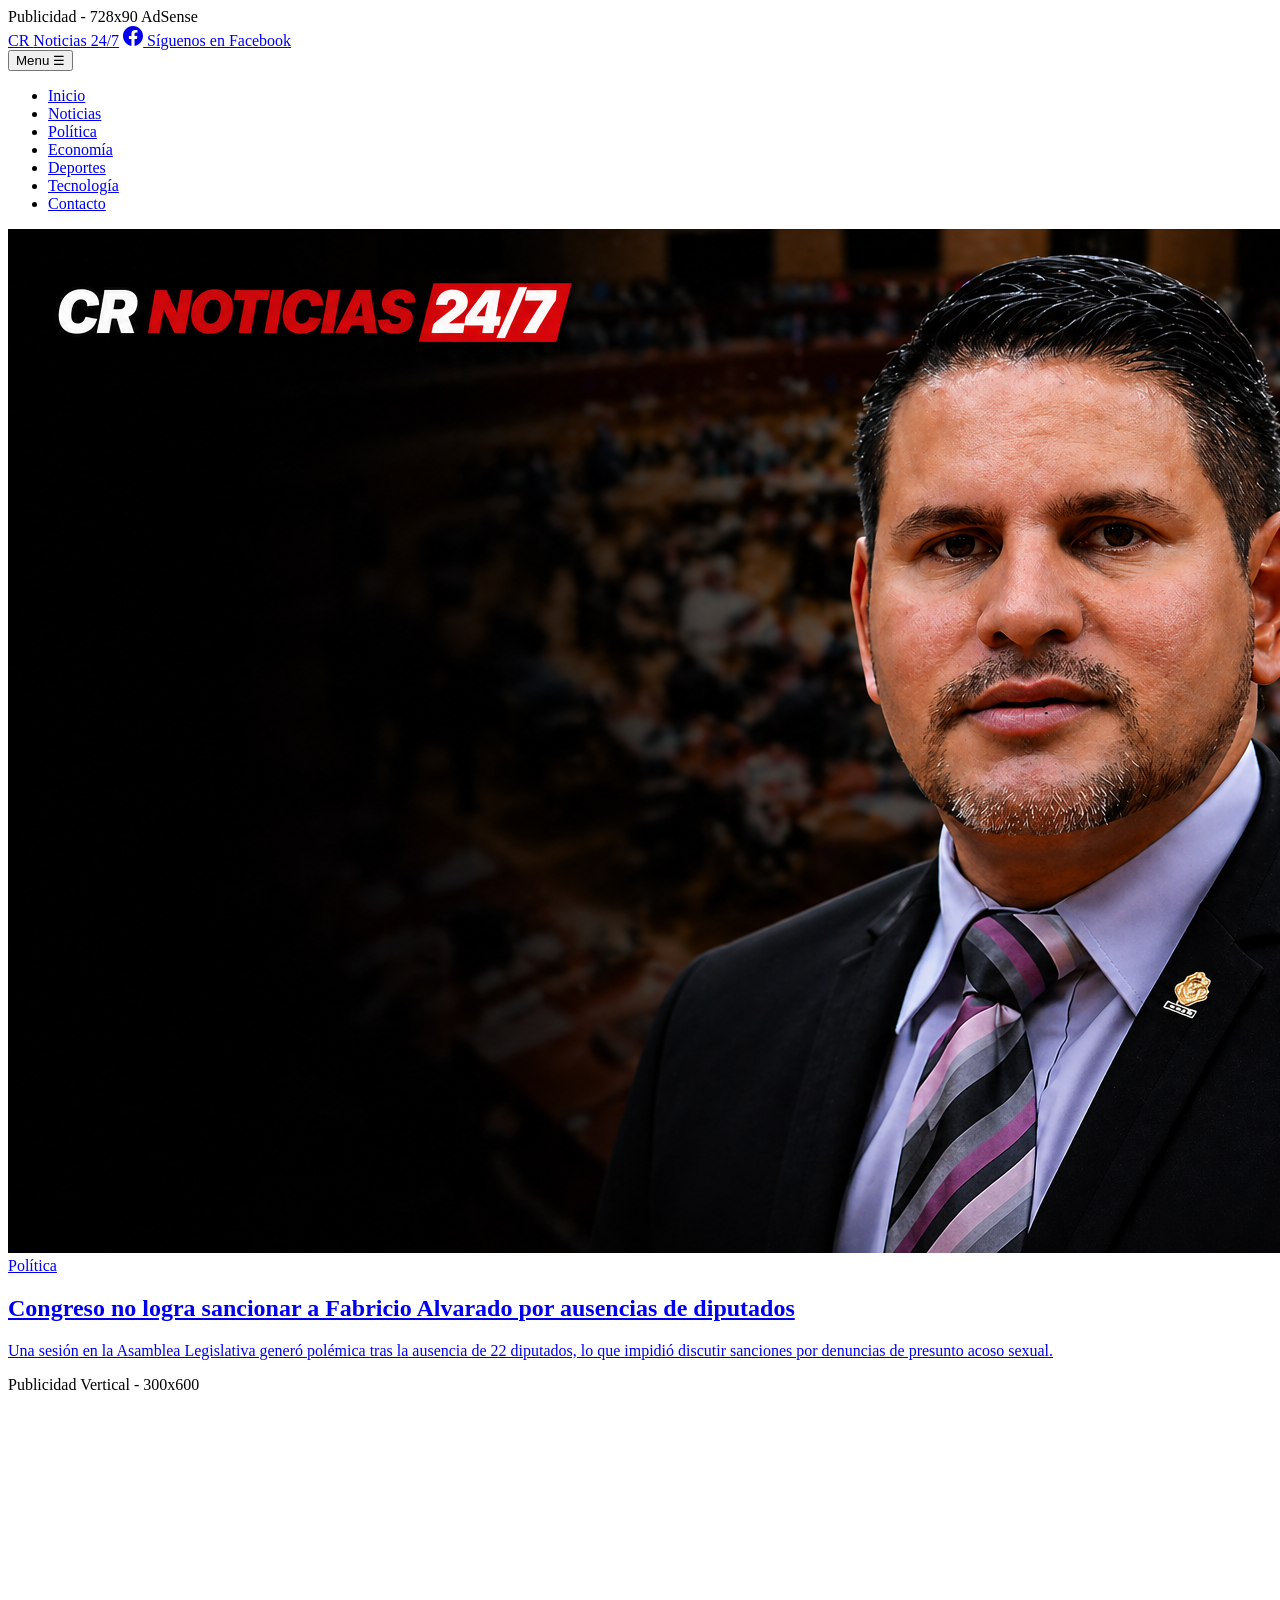
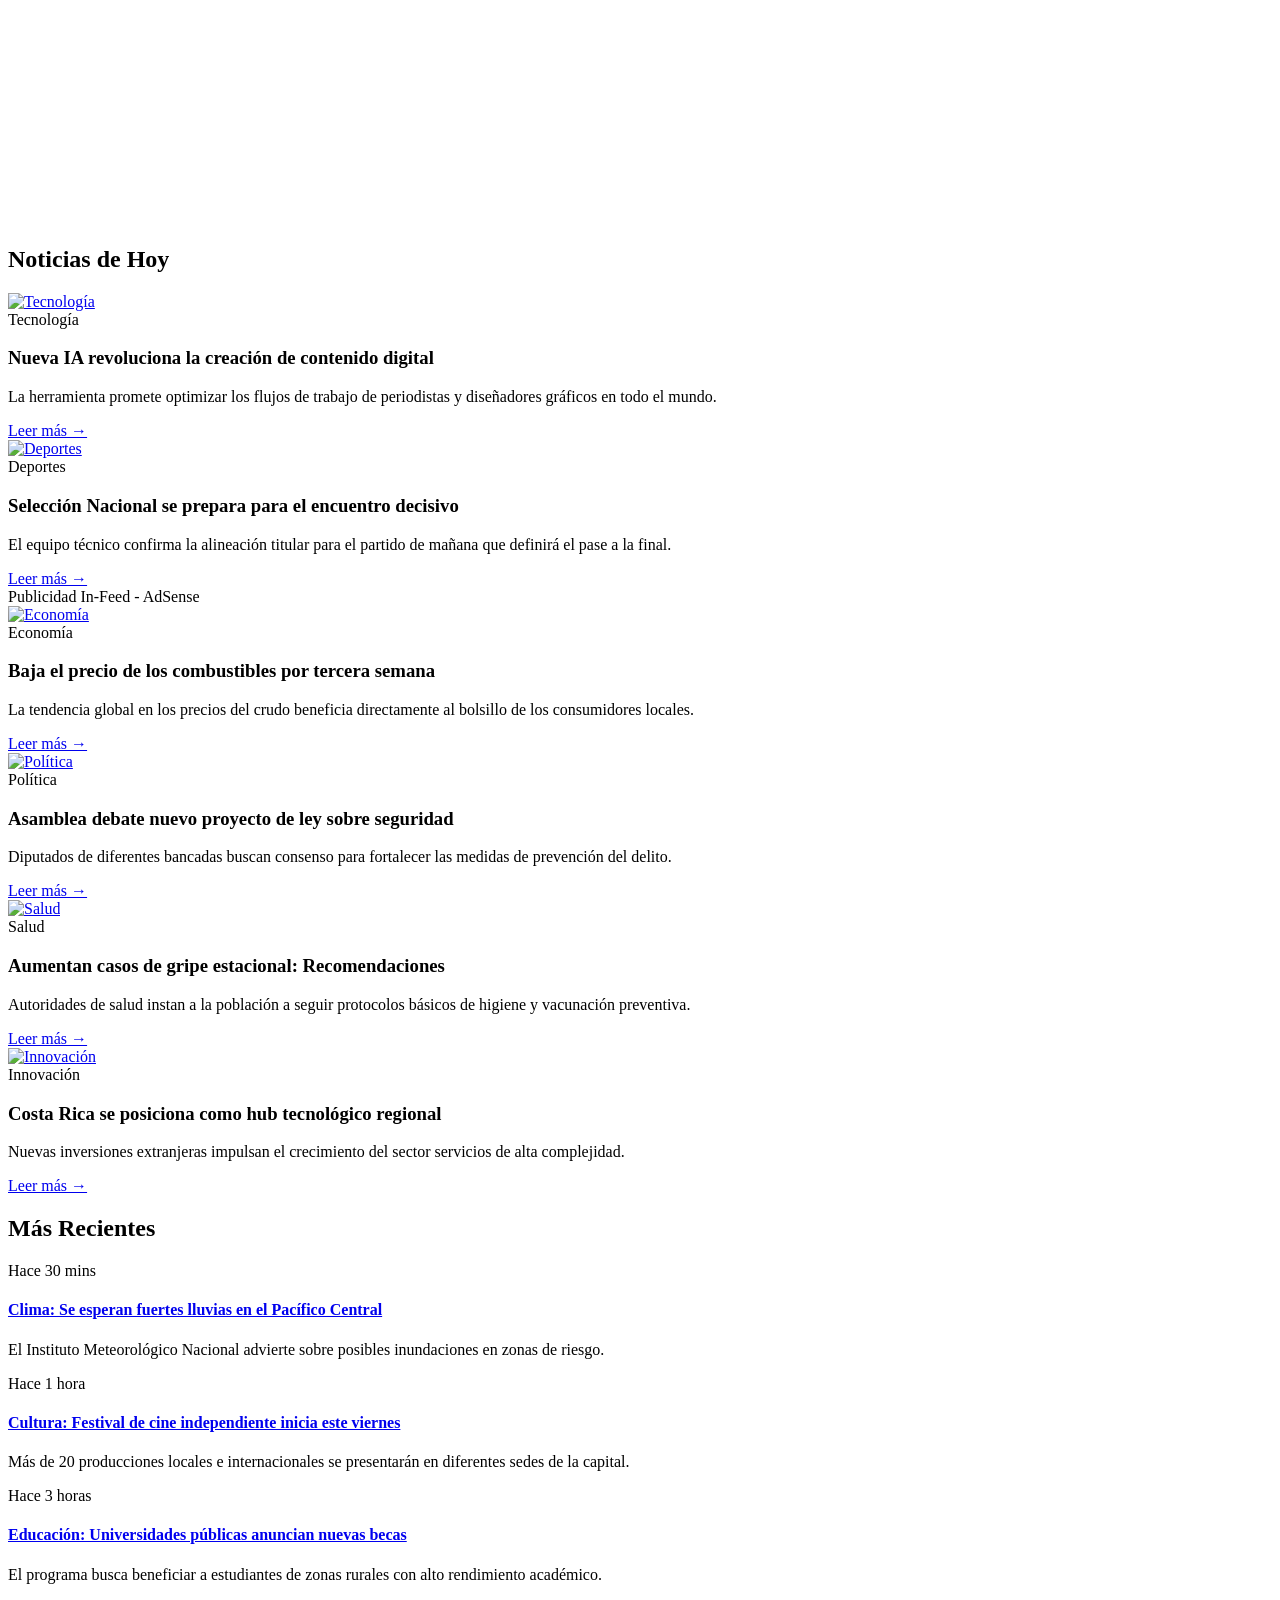
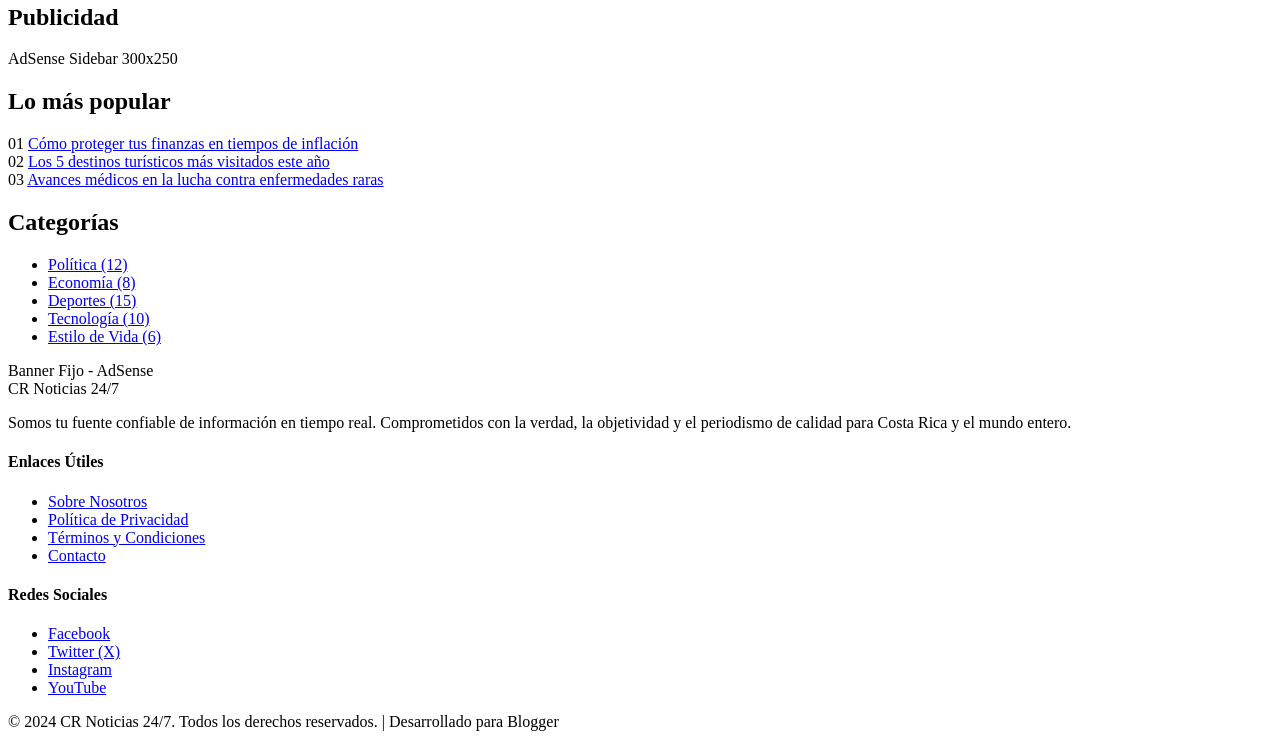
==== index.html @ 0a1f20b2 "FABRICIO" ====
<!DOCTYPE html>
<html lang="es">
<head>
    <meta charset="UTF-8">
    <meta name="viewport" content="width=device-width, initial-scale=1.0">
    <title>CR Noticias 24/7 | Noticias de Costa Rica y el Mundo</title>
    
    <!-- SEO Meta Tags -->
    <meta name="description" content="Portal de noticias líder en Costa Rica. Información veraz y al minuto sobre política, economía, deportes y tecnología.">
    <meta name="keywords" content="noticias, costa rica, cr noticias, periodismo, actualidad, deportes, política">
    <meta name="author" content="CR Noticias 24/7">
    
    <!-- Google Fonts -->
    <link rel="preconnect" href="https://fonts.googleapis.com">
    <link rel="preconnect" href="https://fonts.gstatic.com" crossorigin>
    <link href="https://fonts.googleapis.com/css2?family=Inter:wght@400;600;700;800;900&display=swap" rel="stylesheet">
    
    <!-- Favicons -->
    <link rel="apple-touch-icon" sizes="57x57" href="apple-icon-57x57.png">
    <link rel="apple-touch-icon" sizes="60x60" href="apple-icon-60x60.png">
    <link rel="apple-touch-icon" sizes="72x72" href="apple-icon-72x72.png">
    <link rel="apple-touch-icon" sizes="76x76" href="apple-icon-76x76.png">
    <link rel="apple-touch-icon" sizes="114x114" href="apple-icon-114x114.png">
    <link rel="apple-touch-icon" sizes="120x120" href="apple-icon-120x120.png">
    <link rel="apple-touch-icon" sizes="144x144" href="apple-icon-144x144.png">
    <link rel="apple-touch-icon" sizes="152x152" href="apple-icon-152x152.png">
    <link rel="apple-touch-icon" sizes="180x180" href="apple-icon-180x180.png">
    <link rel="icon" type="image/png" sizes="192x192"  href="android-icon-192x192.png">
    <link rel="icon" type="image/png" sizes="32x32" href="favicon-32x32.png">
    <link rel="icon" type="image/png" sizes="96x96" href="favicon-96x96.png">
    <link rel="icon" type="image/png" sizes="16x16" href="favicon-16x16.png">
    <link rel="manifest" href="manifest.json">
    <meta name="msapplication-TileColor" content="#ffffff">
    <meta name="msapplication-TileImage" content="ms-icon-144x144.png">
    <meta name="theme-color" content="#ffffff">
    
    <!-- CSS -->
    <link rel="stylesheet" href="style.css">
</head>
<body>

    <!-- AD HEADER SPACE -->
    <div class="container">
        <div class="ad-space ad-header">
            Publicidad - 728x90 AdSense
        </div>
    </div>

    <!-- HEADER -->
    <header>
        <div class="container header-top">
            <a href="#" class="logo">CR <span>Noticias 24/7</span></a>
            
            <a href="https://facebook.com" target="_blank" class="fb-btn">
                <svg width="20" height="20" fill="currentColor" viewBox="0 0 24 24"><path d="M24 12.073c0-6.627-5.373-12-12-12s-12 5.373-12 12c0 5.99 4.388 10.954 10.125 11.854v-8.385H7.078v-3.47h3.047V9.43c0-3.007 1.792-4.669 4.533-4.669 1.312 0 2.686.235 2.686.235v2.953H15.83c-1.491 0-1.956.925-1.956 1.874v2.25h3.328l-.532 3.47h-2.796v8.385C19.612 23.027 24 18.062 24 12.073z"/></svg>
                Síguenos en Facebook
            </a>
        </div>
        
        <button class="nav-toggle" id="mobileMenuBtn">Menu ☰</button>
        
        <nav class="nav-bar" id="mainNav">
            <div class="container">
                <ul>
                    <li><a href="#">Inicio</a></li>
                    <li><a href="#">Noticias</a></li>
                    <li><a href="#">Política</a></li>
                    <li><a href="#">Economía</a></li>
                    <li><a href="#">Deportes</a></li>
                    <li><a href="#">Tecnología</a></li>
                    <li><a href="#">Contacto</a></li>
                </ul>
            </div>
        </nav>
    </header>

    <main class="container">
        
        <!-- HERO SECTION (Featured Post) -->
        <section class="hero">
            <a href="noticia-fabricio.html" class="hero-main">
                <img src="noticia-fabricio1.png" alt="Congreso no logra sancionar a Fabricio Alvarado">
                <div class="hero-overlay">
                    <span class="category-tag">Política</span>
                    <h1 class="hero-title">Congreso no logra sancionar a Fabricio Alvarado por ausencias de diputados</h1>
                    <p>Una sesión en la Asamblea Legislativa generó polémica tras la ausencia de 22 diputados, lo que impidió discutir sanciones por denuncias de presunto acoso sexual.</p>
                </div>
            </a>
            
            <aside class="hero-side">
                <div class="ad-space ad-sidebar" style="height: 450px;">
                    Publicidad Vertical - 300x600
                </div>
            </aside>
        </section>

        <!-- MAIN CONTENT -->
        <div class="main-wrapper">
            
            <div class="content-left">
                
                <!-- NEWS GRID -->
                <section>
                    <h2 class="section-title">Noticias de Hoy</h2>
                    <div class="news-grid">
                        <!-- Card 1 -->
                        <article class="news-card">
                            <a href="#" class="card-img">
                                <img src="https://images.unsplash.com/photo-1526628953301-3e589a6a8b74?ixlib=rb-1.2.1&auto=format&fit=crop&w=800&q=80" alt="Tecnología">
                            </a>
                            <div class="card-content">
                                <span class="recent-date">Tecnología</span>
                                <h3 class="card-title">Nueva IA revoluciona la creación de contenido digital</h3>
                                <p class="card-excerpt">La herramienta promete optimizar los flujos de trabajo de periodistas y diseñadores gráficos en todo el mundo.</p>
                                <a href="#" class="btn-more">Leer más &rarr;</a>
                            </div>
                        </article>

                        <!-- Card 2 -->
                        <article class="news-card">
                            <a href="#" class="card-img">
                                <img src="https://images.unsplash.com/photo-1517649763962-0c623066013b?ixlib=rb-1.2.1&auto=format&fit=crop&w=800&q=80" alt="Deportes">
                            </a>
                            <div class="card-content">
                                <span class="recent-date">Deportes</span>
                                <h3 class="card-title">Selección Nacional se prepara para el encuentro decisivo</h3>
                                <p class="card-excerpt">El equipo técnico confirma la alineación titular para el partido de mañana que definirá el pase a la final.</p>
                                <a href="#" class="btn-more">Leer más &rarr;</a>
                            </div>
                        </article>

                        <!-- Ad Inline -->
                        <div class="ad-space ad-inline">
                            Publicidad In-Feed - AdSense
                        </div>

                        <!-- Card 3 -->
                        <article class="news-card">
                            <a href="#" class="card-img">
                                <img src="https://images.unsplash.com/photo-1444653356734-815ec9aee256?ixlib=rb-1.2.1&auto=format&fit=crop&w=800&q=80" alt="Economía">
                            </a>
                            <div class="card-content">
                                <span class="recent-date">Economía</span>
                                <h3 class="card-title">Baja el precio de los combustibles por tercera semana</h3>
                                <p class="card-excerpt">La tendencia global en los precios del crudo beneficia directamente al bolsillo de los consumidores locales.</p>
                                <a href="#" class="btn-more">Leer más &rarr;</a>
                            </div>
                        </article>

                        <!-- Card 4 -->
                        <article class="news-card">
                            <a href="#" class="card-img">
                                <img src="https://images.unsplash.com/photo-1529107386315-e1a2ed48a620?ixlib=rb-1.2.1&auto=format&fit=crop&w=800&q=80" alt="Política">
                            </a>
                            <div class="card-content">
                                <span class="recent-date">Política</span>
                                <h3 class="card-title">Asamblea debate nuevo proyecto de ley sobre seguridad</h3>
                                <p class="card-excerpt">Diputados de diferentes bancadas buscan consenso para fortalecer las medidas de prevención del delito.</p>
                                <a href="#" class="btn-more">Leer más &rarr;</a>
                            </div>
                        </article>

                        <!-- Card 5 -->
                        <article class="news-card">
                            <a href="#" class="card-img">
                                <img src="https://images.unsplash.com/photo-1505751172876-fa1923c5c528?ixlib=rb-1.2.1&auto=format&fit=crop&w=800&q=80" alt="Salud">
                            </a>
                            <div class="card-content">
                                <span class="recent-date">Salud</span>
                                <h3 class="card-title">Aumentan casos de gripe estacional: Recomendaciones</h3>
                                <p class="card-excerpt">Autoridades de salud instan a la población a seguir protocolos básicos de higiene y vacunación preventiva.</p>
                                <a href="#" class="btn-more">Leer más &rarr;</a>
                            </div>
                        </article>

                        <!-- Card 6 -->
                        <article class="news-card">
                            <a href="#" class="card-img">
                                <img src="https://images.unsplash.com/photo-1581091226825-a6a2a5aee158?ixlib=rb-1.2.1&auto=format&fit=crop&w=800&q=80" alt="Innovación">
                            </a>
                            <div class="card-content">
                                <span class="recent-date">Innovación</span>
                                <h3 class="card-title">Costa Rica se posiciona como hub tecnológico regional</h3>
                                <p class="card-excerpt">Nuevas inversiones extranjeras impulsan el crecimiento del sector servicios de alta complejidad.</p>
                                <a href="#" class="btn-more">Leer más &rarr;</a>
                            </div>
                        </article>
                    </div>
                </section>

                <!-- RECENT NEWS LIST -->
                <section class="recent-list">
                    <h2 class="section-title">Más Recientes</h2>
                    
                    <article class="recent-item">
                        <div class="recent-info">
                            <span class="recent-date">Hace 30 mins</span>
                            <h4 class="recent-title"><a href="#">Clima: Se esperan fuertes lluvias en el Pacífico Central</a></h4>
                            <p class="card-excerpt">El Instituto Meteorológico Nacional advierte sobre posibles inundaciones en zonas de riesgo.</p>
                        </div>
                    </article>

                    <article class="recent-item">
                        <div class="recent-info">
                            <span class="recent-date">Hace 1 hora</span>
                            <h4 class="recent-title"><a href="#">Cultura: Festival de cine independiente inicia este viernes</a></h4>
                            <p class="card-excerpt">Más de 20 producciones locales e internacionales se presentarán en diferentes sedes de la capital.</p>
                        </div>
                    </article>

                    <article class="recent-item">
                        <div class="recent-info">
                            <span class="recent-date">Hace 3 horas</span>
                            <h4 class="recent-title"><a href="#">Educación: Universidades públicas anuncian nuevas becas</a></h4>
                            <p class="card-excerpt">El programa busca beneficiar a estudiantes de zonas rurales con alto rendimiento académico.</p>
                        </div>
                    </article>
                </section>

            </div>

            <!-- SIDEBAR -->
            <aside>
                <section>
                    <h2 class="section-title">Publicidad</h2>
                    <div class="ad-space ad-sidebar">
                        AdSense Sidebar 300x250
                    </div>
                </section>

                <section>
                    <h2 class="section-title">Lo más popular</h2>
                    <div class="popular-item">
                        <span class="popular-num">01</span>
                        <a href="#" class="popular-text">Cómo proteger tus finanzas en tiempos de inflación</a>
                    </div>
                    <div class="popular-item">
                        <span class="popular-num">02</span>
                        <a href="#" class="popular-text">Los 5 destinos turísticos más visitados este año</a>
                    </div>
                    <div class="popular-item">
                        <span class="popular-num">03</span>
                        <a href="#" class="popular-text">Avances médicos en la lucha contra enfermedades raras</a>
                    </div>
                </section>

                <section>
                    <h2 class="section-title">Categorías</h2>
                    <ul class="categories-list">
                        <li><a href="#">Política <span>(12)</span></a></li>
                        <li><a href="#">Economía <span>(8)</span></a></li>
                        <li><a href="#">Deportes <span>(15)</span></a></li>
                        <li><a href="#">Tecnología <span>(10)</span></a></li>
                        <li><a href="#">Estilo de Vida <span>(6)</span></a></li>
                    </ul>
                </section>
                
                <div class="ad-space ad-sidebar" style="position: sticky; top: 100px;">
                    Banner Fijo - AdSense
                </div>
            </aside>

        </div>
    </main>

    <!-- FOOTER -->
    <footer>
        <div class="container">
            <div class="footer-grid">
                <div class="footer-about">
                    <div class="footer-logo">CR <span>Noticias 24/7</span></div>
                    <p class="footer-text">
                        Somos tu fuente confiable de información en tiempo real. Comprometidos con la verdad, la objetividad y el periodismo de calidad para Costa Rica y el mundo entero.
                    </p>
                </div>
                
                <div class="footer-nav">
                    <h4 class="footer-title">Enlaces Útiles</h4>
                    <ul class="footer-links">
                        <li><a href="#">Sobre Nosotros</a></li>
                        <li><a href="#">Política de Privacidad</a></li>
                        <li><a href="#">Términos y Condiciones</a></li>
                        <li><a href="#">Contacto</a></li>
                    </ul>
                </div>
                
                <div class="footer-social">
                    <h4 class="footer-title">Redes Sociales</h4>
                    <ul class="footer-links">
                        <li><a href="#">Facebook</a></li>
                        <li><a href="#">Twitter (X)</a></li>
                        <li><a href="#">Instagram</a></li>
                        <li><a href="#">YouTube</a></li>
                    </ul>
                </div>
            </div>
            
            <div class="footer-bottom">
                &copy; 2024 CR Noticias 24/7. Todos los derechos reservados. | Desarrollado para Blogger
            </div>
        </div>
    </footer>

    <!-- JS -->
    <script src="script.js"></script>
</body>
</html>
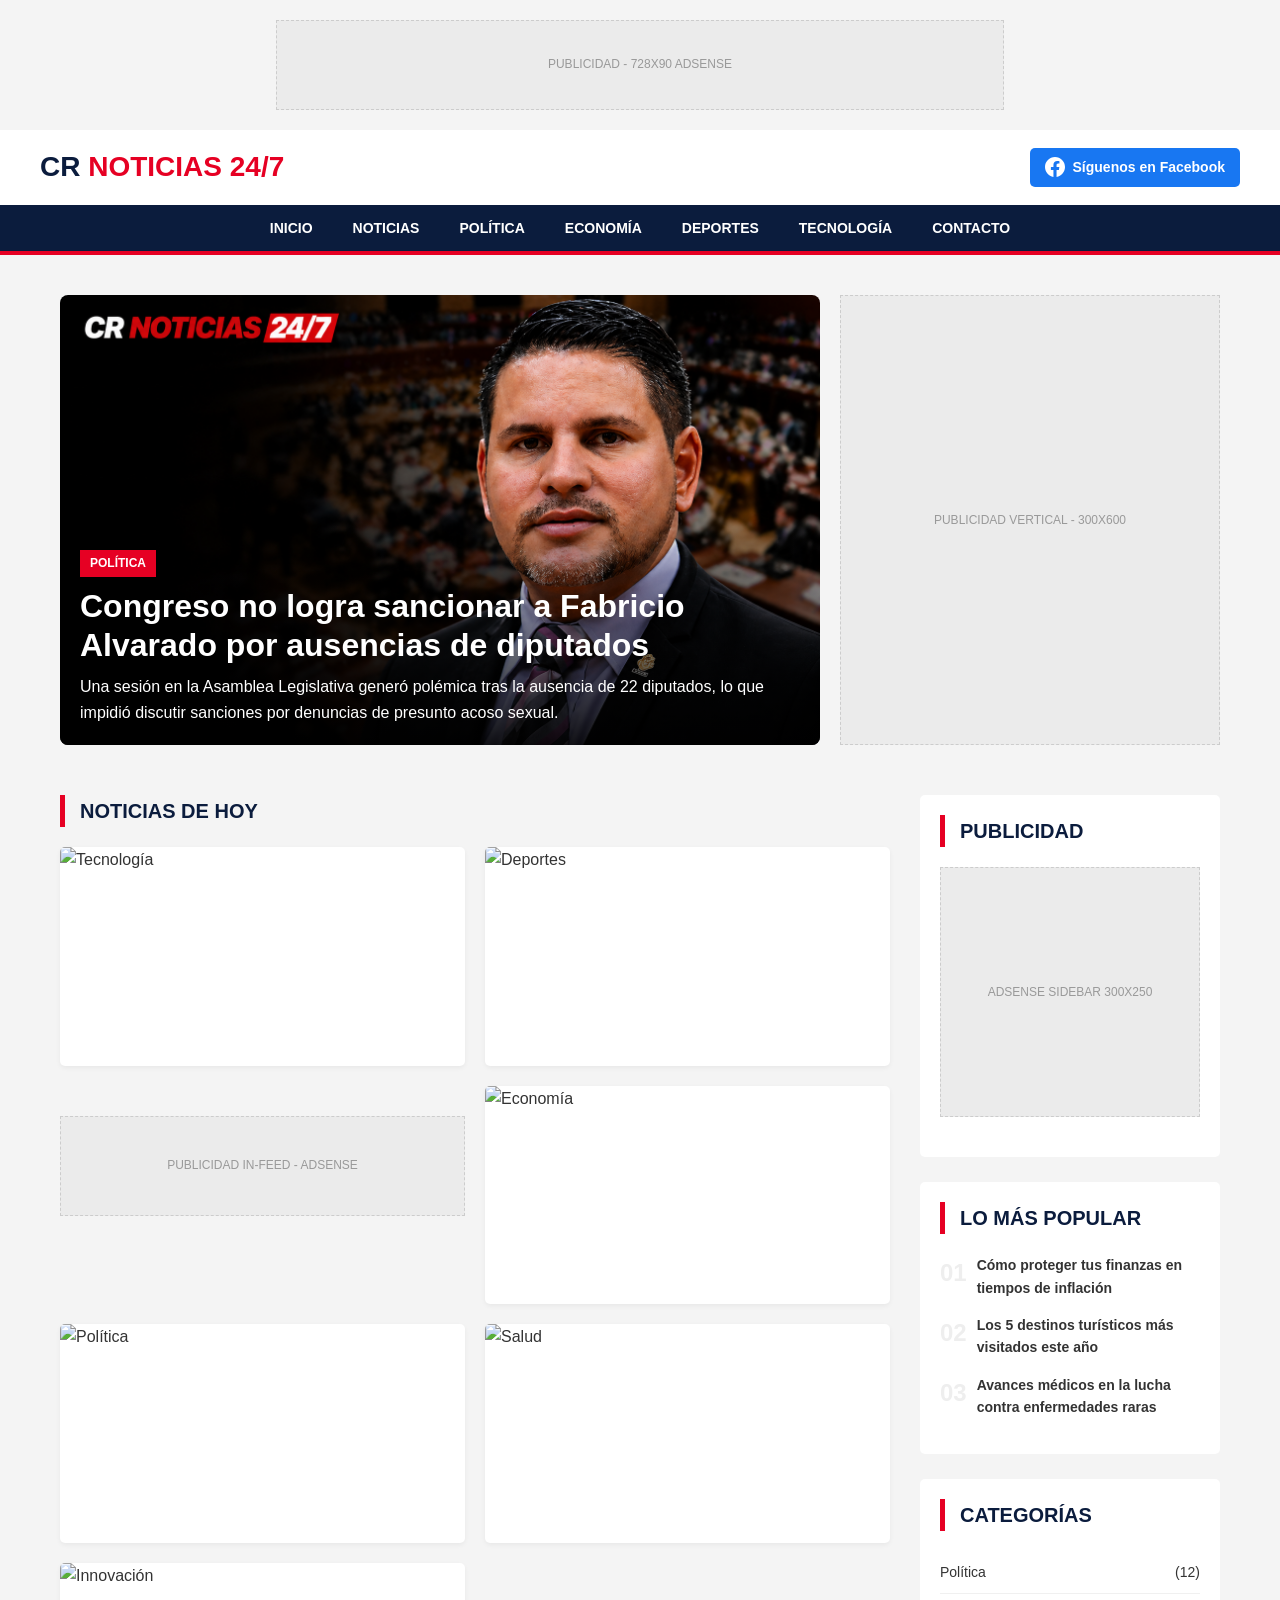
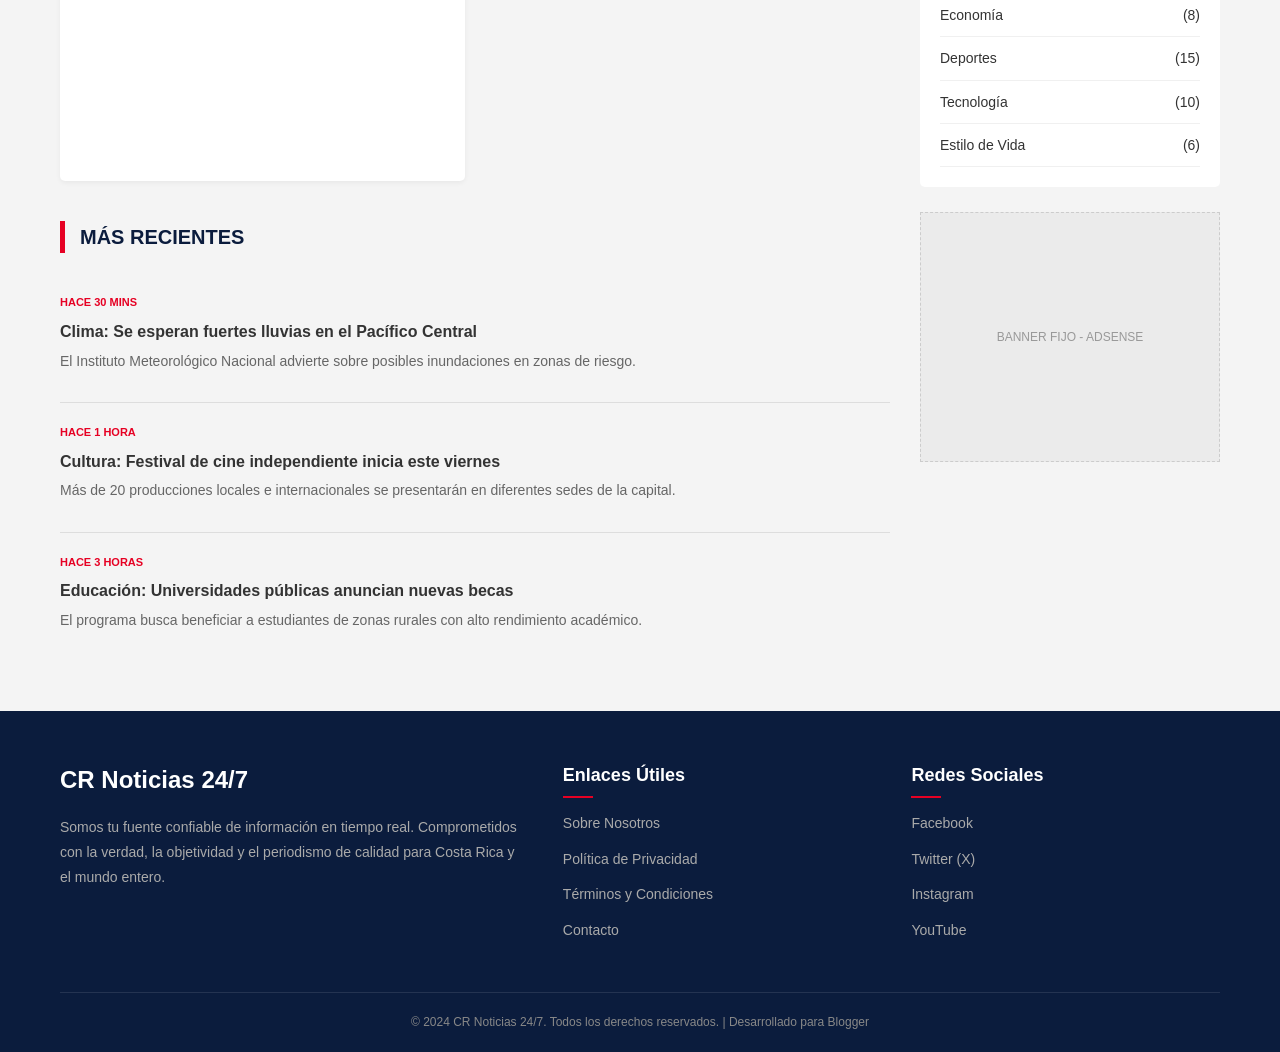
==== commit 7f45912b: "Organize project structure: assets, favicons, and news subdirectories" ====
--- a/index.html
+++ b/index.html
@@ -5,6 +5,10 @@
     <meta name="viewport" content="width=device-width, initial-scale=1.0">
     <title>CR Noticias 24/7 | Noticias de Costa Rica y el Mundo</title>
     
+    <!-- Google AdSense -->
+    <script async src="https://pagead2.googlesyndication.com/pagead/js/adsbygoogle.js?client=ca-pub-3859560490589198"
+     crossorigin="anonymous"></script>
+    
     <!-- SEO Meta Tags -->
     <meta name="description" content="Portal de noticias líder en Costa Rica. Información veraz y al minuto sobre política, economía, deportes y tecnología.">
     <meta name="keywords" content="noticias, costa rica, cr noticias, periodismo, actualidad, deportes, política">
@@ -16,26 +20,26 @@
     <link href="https://fonts.googleapis.com/css2?family=Inter:wght@400;600;700;800;900&display=swap" rel="stylesheet">
     
     <!-- Favicons -->
-    <link rel="apple-touch-icon" sizes="57x57" href="apple-icon-57x57.png">
-    <link rel="apple-touch-icon" sizes="60x60" href="apple-icon-60x60.png">
-    <link rel="apple-touch-icon" sizes="72x72" href="apple-icon-72x72.png">
-    <link rel="apple-touch-icon" sizes="76x76" href="apple-icon-76x76.png">
-    <link rel="apple-touch-icon" sizes="114x114" href="apple-icon-114x114.png">
-    <link rel="apple-touch-icon" sizes="120x120" href="apple-icon-120x120.png">
-    <link rel="apple-touch-icon" sizes="144x144" href="apple-icon-144x144.png">
-    <link rel="apple-touch-icon" sizes="152x152" href="apple-icon-152x152.png">
-    <link rel="apple-touch-icon" sizes="180x180" href="apple-icon-180x180.png">
-    <link rel="icon" type="image/png" sizes="192x192"  href="android-icon-192x192.png">
-    <link rel="icon" type="image/png" sizes="32x32" href="favicon-32x32.png">
-    <link rel="icon" type="image/png" sizes="96x96" href="favicon-96x96.png">
-    <link rel="icon" type="image/png" sizes="16x16" href="favicon-16x16.png">
+    <link rel="apple-touch-icon" sizes="57x57" href="assets/favicons/apple-icon-57x57.png">
+    <link rel="apple-touch-icon" sizes="60x60" href="assets/favicons/apple-icon-60x60.png">
+    <link rel="apple-touch-icon" sizes="72x72" href="assets/favicons/apple-icon-72x72.png">
+    <link rel="apple-touch-icon" sizes="76x76" href="assets/favicons/apple-icon-76x76.png">
+    <link rel="apple-touch-icon" sizes="114x114" href="assets/favicons/apple-icon-114x114.png">
+    <link rel="apple-touch-icon" sizes="120x120" href="assets/favicons/apple-icon-120x120.png">
+    <link rel="apple-touch-icon" sizes="144x144" href="assets/favicons/apple-icon-144x144.png">
+    <link rel="apple-touch-icon" sizes="152x152" href="assets/favicons/apple-icon-152x152.png">
+    <link rel="apple-touch-icon" sizes="180x180" href="assets/favicons/apple-icon-180x180.png">
+    <link rel="icon" type="image/png" sizes="192x192"  href="assets/favicons/android-icon-192x192.png">
+    <link rel="icon" type="image/png" sizes="32x32" href="assets/favicons/favicon-32x32.png">
+    <link rel="icon" type="image/png" sizes="96x96" href="assets/favicons/favicon-96x96.png">
+    <link rel="icon" type="image/png" sizes="16x16" href="assets/favicons/favicon-16x16.png">
     <link rel="manifest" href="manifest.json">
     <meta name="msapplication-TileColor" content="#ffffff">
-    <meta name="msapplication-TileImage" content="ms-icon-144x144.png">
+    <meta name="msapplication-TileImage" content="assets/favicons/ms-icon-144x144.png">
     <meta name="theme-color" content="#ffffff">
     
     <!-- CSS -->
-    <link rel="stylesheet" href="style.css">
+    <link rel="stylesheet" href="assets/css/style.css">
 </head>
 <body>
 
@@ -51,7 +55,7 @@
         <div class="container header-top">
             <a href="#" class="logo">CR <span>Noticias 24/7</span></a>
             
-            <a href="https://facebook.com" target="_blank" class="fb-btn">
+            <a href="https://www.facebook.com/profile.php?id=61589197520816" target="_blank" class="fb-btn">
                 <svg width="20" height="20" fill="currentColor" viewBox="0 0 24 24"><path d="M24 12.073c0-6.627-5.373-12-12-12s-12 5.373-12 12c0 5.99 4.388 10.954 10.125 11.854v-8.385H7.078v-3.47h3.047V9.43c0-3.007 1.792-4.669 4.533-4.669 1.312 0 2.686.235 2.686.235v2.953H15.83c-1.491 0-1.956.925-1.956 1.874v2.25h3.328l-.532 3.47h-2.796v8.385C19.612 23.027 24 18.062 24 12.073z"/></svg>
                 Síguenos en Facebook
             </a>
@@ -78,8 +82,8 @@
         
         <!-- HERO SECTION (Featured Post) -->
         <section class="hero">
-            <a href="noticia-fabricio.html" class="hero-main">
-                <img src="noticia-fabricio1.png" alt="Congreso no logra sancionar a Fabricio Alvarado">
+            <a href="noticias/noticia-fabricio.html" class="hero-main">
+                <img src="assets/img/noticia-fabricio1.png" alt="Congreso no logra sancionar a Fabricio Alvarado">
                 <div class="hero-overlay">
                     <span class="category-tag">Política</span>
                     <h1 class="hero-title">Congreso no logra sancionar a Fabricio Alvarado por ausencias de diputados</h1>
@@ -302,6 +306,6 @@
     </footer>
 
     <!-- JS -->
-    <script src="script.js"></script>
+    <script src="assets/js/script.js"></script>
 </body>
 </html>
--- a/assets/css/style.css
+++ b/assets/css/style.css
@@ -0,0 +1,486 @@
+/*
+ * CR Noticias 24/7 - Estilo Profesional para Portal de Noticias
+ * Diseño: Modern Digital Newspaper
+ * Colores: Rojo (#e60023), Azul Oscuro (#0b1c3d), Blanco
+ */
+
+:root {
+    --primary-red: #e60023;
+    --dark-blue: #0b1c3d;
+    --light-gray: #f4f4f4;
+    --text-dark: #333333;
+    --text-muted: #666666;
+    --white: #ffffff;
+    --shadow: 0 4px 12px rgba(0, 0, 0, 0.1);
+    --transition: all 0.3s ease;
+}
+
+* {
+    margin: 0;
+    padding: 0;
+    box-sizing: border-box;
+}
+
+body {
+    font-family: 'Inter', -apple-system, BlinkMacSystemFont, 'Segoe UI', Roboto, Oxygen, Ubuntu, Cantarell, sans-serif;
+    line-height: 1.6;
+    color: var(--text-dark);
+    background-color: var(--light-gray);
+    overflow-x: hidden;
+}
+
+a {
+    text-decoration: none;
+    color: inherit;
+    transition: var(--transition);
+}
+
+ul {
+    list-style: none;
+}
+
+img {
+    max-width: 100%;
+    display: block;
+}
+
+.container {
+    max-width: 1200px;
+    margin: 0 auto;
+    padding: 0 20px;
+}
+
+/* --- AD SPACES --- */
+.ad-space {
+    background: #ebebeb;
+    border: 1px dashed #ccc;
+    display: flex;
+    align-items: center;
+    justify-content: center;
+    text-align: center;
+    color: #999;
+    font-size: 12px;
+    text-transform: uppercase;
+    margin: 20px auto;
+}
+
+.ad-header { width: 100%; height: 90px; max-width: 728px; }
+.ad-sidebar { width: 100%; height: 250px; }
+.ad-inline { width: 100%; height: 100px; margin: 30px 0; }
+
+/* --- HEADER --- */
+header {
+    background: var(--white);
+    border-bottom: 4px solid var(--primary-red);
+    position: sticky;
+    top: 0;
+    z-index: 1000;
+    box-shadow: var(--shadow);
+}
+
+.header-top {
+    display: flex;
+    justify-content: space-between;
+    align-items: center;
+    padding: 15px 0;
+}
+
+.logo {
+    font-size: 28px;
+    font-weight: 900;
+    color: var(--dark-blue);
+    text-transform: uppercase;
+}
+
+.logo span {
+    color: var(--primary-red);
+}
+
+.fb-btn {
+    background: #1877F2;
+    color: white;
+    padding: 8px 15px;
+    border-radius: 5px;
+    font-size: 14px;
+    font-weight: bold;
+    display: flex;
+    align-items: center;
+    gap: 8px;
+}
+
+.nav-bar {
+    background: var(--dark-blue);
+    color: white;
+}
+
+.nav-bar ul {
+    display: flex;
+    justify-content: center;
+}
+
+.nav-bar li a {
+    display: block;
+    padding: 12px 20px;
+    font-size: 14px;
+    font-weight: 600;
+    text-transform: uppercase;
+}
+
+.nav-bar li a:hover {
+    background: var(--primary-red);
+}
+
+/* --- HERO SECTION --- */
+.hero {
+    margin-top: 20px;
+    display: grid;
+    grid-template-columns: 2fr 1fr;
+    gap: 20px;
+}
+
+.hero-main {
+    position: relative;
+    height: 450px;
+    border-radius: 8px;
+    overflow: hidden;
+    color: white;
+    margin-top: 20px;
+}
+
+.hero-main img {
+    width: 100%;
+    height: 100%;
+    object-fit: cover;
+}
+
+.hero-overlay {
+    position: absolute;
+    bottom: 0;
+    left: 0;
+    right: 0;
+    padding: 40px 20px 20px;
+    background: linear-gradient(transparent, rgba(0,0,0,0.9));
+}
+
+.category-tag {
+    background: var(--primary-red);
+    padding: 4px 10px;
+    font-size: 12px;
+    font-weight: bold;
+    text-transform: uppercase;
+    margin-bottom: 10px;
+    display: inline-block;
+}
+
+.hero-title {
+    font-size: 32px;
+    font-weight: 800;
+    margin-bottom: 10px;
+    line-height: 1.2;
+}
+
+/* --- MAIN CONTENT LAYOUT --- */
+.main-wrapper {
+    display: grid;
+    grid-template-columns: 1fr 300px;
+    gap: 30px;
+    margin-top: 30px;
+}
+
+/* --- NEWS GRID --- */
+.section-title {
+    font-size: 20px;
+    border-left: 5px solid var(--primary-red);
+    padding-left: 15px;
+    margin-bottom: 20px;
+    color: var(--dark-blue);
+    text-transform: uppercase;
+    font-weight: 800;
+}
+
+.news-grid {
+    display: grid;
+    grid-template-columns: repeat(auto-fill, minmax(280px, 1fr));
+    gap: 20px;
+}
+
+.news-card {
+    background: var(--white);
+    border-radius: 5px;
+    overflow: hidden;
+    box-shadow: 0 2px 5px rgba(0,0,0,0.05);
+    transition: var(--transition);
+}
+
+.news-card:hover {
+    transform: translateY(-5px);
+    box-shadow: var(--shadow);
+}
+
+.card-img {
+    height: 180px;
+    overflow: hidden;
+}
+
+.card-img img {
+    width: 100%;
+    height: 100%;
+    object-fit: cover;
+    transition: var(--transition);
+}
+
+.news-card:hover .card-img img {
+    transform: scale(1.05);
+}
+
+.card-content {
+    padding: 15px;
+}
+
+.card-title {
+    font-size: 18px;
+    font-weight: 700;
+    margin-bottom: 10px;
+    line-height: 1.3;
+    color: var(--dark-blue);
+}
+
+.card-excerpt {
+    font-size: 14px;
+    color: var(--text-muted);
+    margin-bottom: 15px;
+    display: -webkit-box;
+    -webkit-line-clamp: 3;
+    -webkit-box-orient: vertical;
+    overflow: hidden;
+}
+
+.btn-more {
+    color: var(--primary-red);
+    font-weight: bold;
+    font-size: 13px;
+    text-transform: uppercase;
+    display: flex;
+    align-items: center;
+    gap: 5px;
+}
+
+/* --- RECENT NEWS LIST --- */
+.recent-list {
+    margin-top: 40px;
+}
+
+.recent-item {
+    display: flex;
+    gap: 15px;
+    padding: 15px 0;
+    border-bottom: 1px solid #ddd;
+}
+
+.recent-item:last-child { border: none; }
+
+.recent-info {
+    flex: 1;
+}
+
+.recent-date {
+    font-size: 11px;
+    color: var(--primary-red);
+    font-weight: bold;
+    text-transform: uppercase;
+}
+
+.recent-title {
+    font-size: 16px;
+    font-weight: 700;
+    margin: 5px 0;
+}
+
+/* --- SIDEBAR --- */
+aside section {
+    background: var(--white);
+    padding: 20px;
+    margin-bottom: 25px;
+    border-radius: 5px;
+}
+
+.popular-item {
+    display: flex;
+    gap: 10px;
+    margin-bottom: 15px;
+}
+
+.popular-num {
+    font-size: 24px;
+    font-weight: 900;
+    color: #eee;
+}
+
+.popular-text {
+    font-size: 14px;
+    font-weight: 600;
+}
+
+.categories-list li {
+    border-bottom: 1px solid #f0f0f0;
+}
+
+.categories-list li a {
+    display: flex;
+    justify-content: space-between;
+    padding: 10px 0;
+    font-size: 14px;
+}
+
+.categories-list li a:hover {
+    color: var(--primary-red);
+    padding-left: 5px;
+}
+
+/* --- FOOTER --- */
+footer {
+    background: var(--dark-blue);
+    color: white;
+    padding: 50px 0 20px;
+    margin-top: 50px;
+}
+
+.footer-grid {
+    display: grid;
+    grid-template-columns: 1.5fr 1fr 1fr;
+    gap: 40px;
+    margin-bottom: 40px;
+}
+
+.footer-logo {
+    font-size: 24px;
+    font-weight: 900;
+    margin-bottom: 15px;
+}
+
+.footer-text {
+    font-size: 14px;
+    color: #aaa;
+    line-height: 1.8;
+}
+
+.footer-title {
+    font-size: 18px;
+    font-weight: bold;
+    margin-bottom: 20px;
+    position: relative;
+}
+
+.footer-title::after {
+    content: '';
+    position: absolute;
+    bottom: -8px;
+    left: 0;
+    width: 30px;
+    height: 2px;
+    background: var(--primary-red);
+}
+
+.footer-links li {
+    margin-bottom: 10px;
+}
+
+.footer-links a {
+    font-size: 14px;
+    color: #aaa;
+}
+
+.footer-links a:hover {
+    color: white;
+}
+
+.footer-bottom {
+    border-top: 1px solid rgba(255,255,255,0.1);
+    padding-top: 20px;
+    text-align: center;
+    font-size: 12px;
+    color: #888;
+}
+
+/* --- MOBILE RESPONSIVE --- */
+@media (max-width: 992px) {
+    .main-wrapper {
+        grid-template-columns: 1fr;
+    }
+    .hero {
+        grid-template-columns: 1fr;
+    }
+    .hero-main {
+        height: 350px;
+    }
+}
+
+@media (max-width: 768px) {
+    .header-top {
+        flex-direction: column;
+        gap: 15px;
+        text-align: center;
+    }
+    
+    .nav-toggle {
+        display: block !important;
+        background: var(--dark-blue);
+        color: white;
+        border: none;
+        padding: 10px;
+        width: 100%;
+        font-weight: bold;
+        text-transform: uppercase;
+        cursor: pointer;
+    }
+
+    .nav-bar {
+        display: none; /* Hidden by default on mobile */
+    }
+
+    .nav-bar.active {
+        display: block;
+    }
+
+    .nav-bar ul {
+        flex-direction: column;
+    }
+
+    .nav-bar li a {
+        border-bottom: 1px solid rgba(255,255,255,0.1);
+        padding: 15px;
+    }
+
+    .hero-title {
+        font-size: 22px;
+    }
+
+    .section-title {
+        font-size: 18px;
+    }
+
+    .news-grid {
+        grid-template-columns: 1fr;
+    }
+
+    .footer-grid {
+        grid-template-columns: 1fr;
+        text-align: center;
+    }
+
+    .footer-title::after {
+        left: 50%;
+        transform: translateX(-50%);
+    }
+
+    .article-body {
+        padding: 20px;
+    }
+
+    .article-title {
+        font-size: 26px;
+    }
+}
+
+/* Helper for JS toggle */
+.nav-toggle { display: none; }
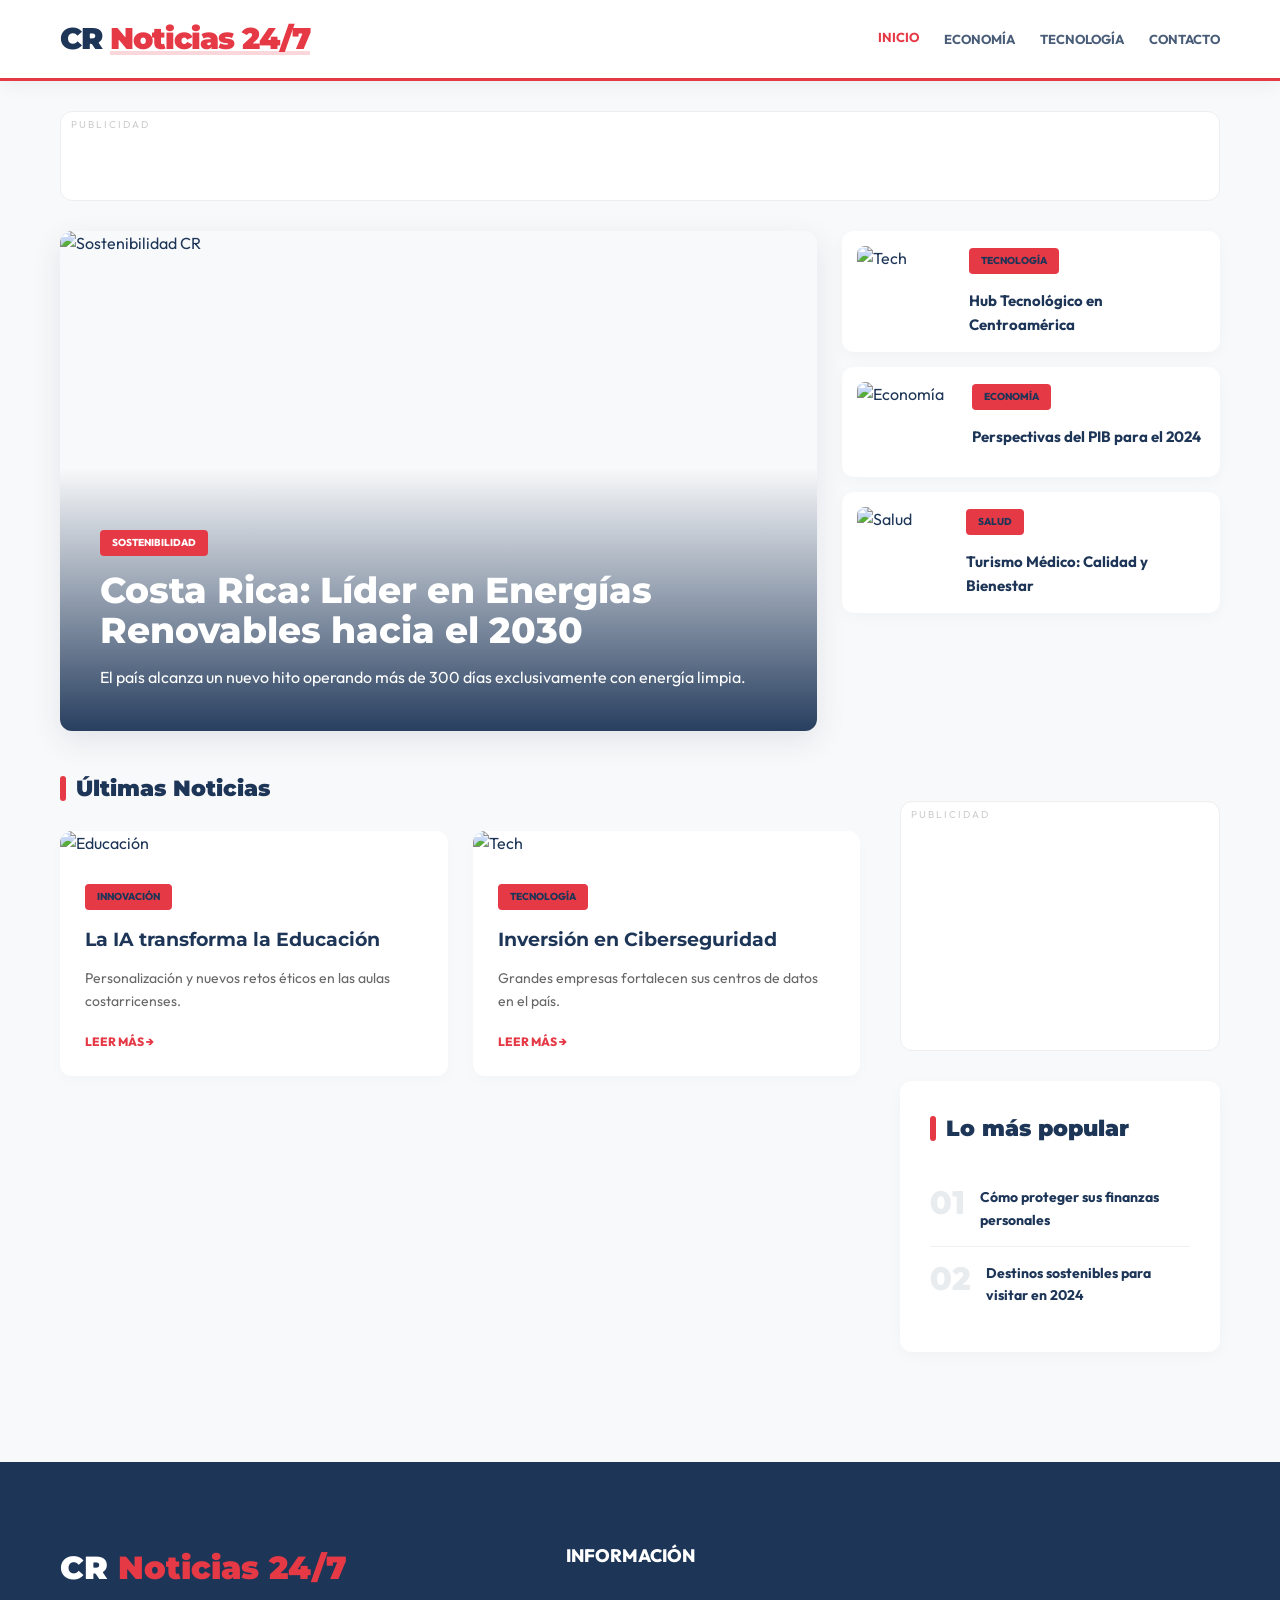
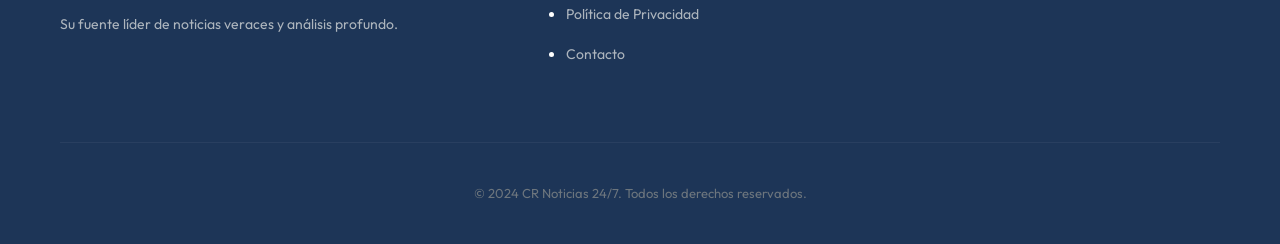
==== commit 04eea93e: "Premium Red/Blue design upgrade with fixed images and modern aesthetics" ====
--- a/index.html
+++ b/index.html
@@ -3,309 +3,146 @@
 <head>
     <meta charset="UTF-8">
     <meta name="viewport" content="width=device-width, initial-scale=1.0">
-    <title>CR Noticias 24/7 | Noticias de Costa Rica y el Mundo</title>
+    <title>CR Noticias 24/7 | Información Veraz de Costa Rica y el Mundo</title>
     
+    <!-- SEO Meta Tags -->
+    <meta name="description" content="Su fuente confiable de noticias sobre economía, tecnología, sostenibilidad e innovación en Costa Rica. Análisis profundo y actualidad al minuto.">
+    <meta name="keywords" content="noticias costa rica, economía cr, tecnología cr, sostenibilidad, periodismo profesional">
+    
+    <!-- CSS -->
+    <link rel="stylesheet" href="assets/css/style.css">
+
     <!-- Google AdSense -->
     <script async src="https://pagead2.googlesyndication.com/pagead/js/adsbygoogle.js?client=ca-pub-3859560490589198"
      crossorigin="anonymous"></script>
-    
-    <!-- SEO Meta Tags -->
-    <meta name="description" content="Portal de noticias líder en Costa Rica. Información veraz y al minuto sobre política, economía, deportes y tecnología.">
-    <meta name="keywords" content="noticias, costa rica, cr noticias, periodismo, actualidad, deportes, política">
-    <meta name="author" content="CR Noticias 24/7">
-    
-    <!-- Google Fonts -->
-    <link rel="preconnect" href="https://fonts.googleapis.com">
-    <link rel="preconnect" href="https://fonts.gstatic.com" crossorigin>
-    <link href="https://fonts.googleapis.com/css2?family=Inter:wght@400;600;700;800;900&display=swap" rel="stylesheet">
-    
-    <!-- Favicons -->
-    <link rel="apple-touch-icon" sizes="57x57" href="assets/favicons/apple-icon-57x57.png">
-    <link rel="apple-touch-icon" sizes="60x60" href="assets/favicons/apple-icon-60x60.png">
-    <link rel="apple-touch-icon" sizes="72x72" href="assets/favicons/apple-icon-72x72.png">
-    <link rel="apple-touch-icon" sizes="76x76" href="assets/favicons/apple-icon-76x76.png">
-    <link rel="apple-touch-icon" sizes="114x114" href="assets/favicons/apple-icon-114x114.png">
-    <link rel="apple-touch-icon" sizes="120x120" href="assets/favicons/apple-icon-120x120.png">
-    <link rel="apple-touch-icon" sizes="144x144" href="assets/favicons/apple-icon-144x144.png">
-    <link rel="apple-touch-icon" sizes="152x152" href="assets/favicons/apple-icon-152x152.png">
-    <link rel="apple-touch-icon" sizes="180x180" href="assets/favicons/apple-icon-180x180.png">
-    <link rel="icon" type="image/png" sizes="192x192"  href="assets/favicons/android-icon-192x192.png">
-    <link rel="icon" type="image/png" sizes="32x32" href="assets/favicons/favicon-32x32.png">
-    <link rel="icon" type="image/png" sizes="96x96" href="assets/favicons/favicon-96x96.png">
-    <link rel="icon" type="image/png" sizes="16x16" href="assets/favicons/favicon-16x16.png">
-    <link rel="manifest" href="manifest.json">
-    <meta name="msapplication-TileColor" content="#ffffff">
-    <meta name="msapplication-TileImage" content="assets/favicons/ms-icon-144x144.png">
-    <meta name="theme-color" content="#ffffff">
-    
-    <!-- CSS -->
-    <link rel="stylesheet" href="assets/css/style.css">
 </head>
 <body>
 
-    <!-- AD HEADER SPACE -->
-    <div class="container">
-        <div class="ad-space ad-header">
-            Publicidad - 728x90 AdSense
-        </div>
-    </div>
-
-    <!-- HEADER -->
     <header>
         <div class="container header-top">
-            <a href="#" class="logo">CR <span>Noticias 24/7</span></a>
-            
-            <a href="https://www.facebook.com/profile.php?id=61589197520816" target="_blank" class="fb-btn">
-                <svg width="20" height="20" fill="currentColor" viewBox="0 0 24 24"><path d="M24 12.073c0-6.627-5.373-12-12-12s-12 5.373-12 12c0 5.99 4.388 10.954 10.125 11.854v-8.385H7.078v-3.47h3.047V9.43c0-3.007 1.792-4.669 4.533-4.669 1.312 0 2.686.235 2.686.235v2.953H15.83c-1.491 0-1.956.925-1.956 1.874v2.25h3.328l-.532 3.47h-2.796v8.385C19.612 23.027 24 18.062 24 12.073z"/></svg>
-                Síguenos en Facebook
-            </a>
+            <a href="index.html" class="logo">CR <span>Noticias 24/7</span></a>
+            <nav class="nav-menu">
+                <a href="index.html" class="nav-link active">Inicio</a>
+                <a href="#" class="nav-link">Economía</a>
+                <a href="#" class="nav-link">Tecnología</a>
+                <a href="contacto.html" class="nav-link">Contacto</a>
+            </nav>
         </div>
-        
-        <button class="nav-toggle" id="mobileMenuBtn">Menu ☰</button>
-        
-        <nav class="nav-bar" id="mainNav">
-            <div class="container">
-                <ul>
-                    <li><a href="#">Inicio</a></li>
-                    <li><a href="#">Noticias</a></li>
-                    <li><a href="#">Política</a></li>
-                    <li><a href="#">Economía</a></li>
-                    <li><a href="#">Deportes</a></li>
-                    <li><a href="#">Tecnología</a></li>
-                    <li><a href="#">Contacto</a></li>
-                </ul>
-            </div>
-        </nav>
     </header>
 
     <main class="container">
         
-        <!-- HERO SECTION (Featured Post) -->
+        <div class="ad-wrapper ad-leaderboard">
+            <!-- Anuncio Horizontal Superior -->
+        </div>
+
+        <!-- HERO SECTION -->
         <section class="hero">
-            <a href="noticias/noticia-fabricio.html" class="hero-main">
-                <img src="assets/img/noticia-fabricio1.png" alt="Congreso no logra sancionar a Fabricio Alvarado">
+            <a href="noticias/sostenibilidad-energia-limpia.html" class="hero-main">
+                <img src="https://images.unsplash.com/photo-1509062522246-3755977927d7?auto=format&fit=crop&w=1200&q=80" alt="Sostenibilidad CR">
                 <div class="hero-overlay">
-                    <span class="category-tag">Política</span>
-                    <h1 class="hero-title">Congreso no logra sancionar a Fabricio Alvarado por ausencias de diputados</h1>
-                    <p>Una sesión en la Asamblea Legislativa generó polémica tras la ausencia de 22 diputados, lo que impidió discutir sanciones por denuncias de presunto acoso sexual.</p>
+                    <span class="category-tag">Sostenibilidad</span>
+                    <h1 class="hero-title">Costa Rica: Líder en Energías Renovables hacia el 2030</h1>
+                    <p>El país alcanza un nuevo hito operando más de 300 días exclusivamente con energía limpia.</p>
                 </div>
             </a>
             
-            <aside class="hero-side">
-                <div class="ad-space ad-sidebar" style="height: 450px;">
-                    Publicidad Vertical - 300x600
-                </div>
-            </aside>
+            <div class="hero-side-list">
+                <a href="noticias/tecnologia-hub-regional.html" class="side-card">
+                    <img src="https://images.unsplash.com/photo-1518770660439-4636190af475?auto=format&fit=crop&w=200&q=80" alt="Tech">
+                    <div class="side-card-content">
+                        <span class="category-tag">Tecnología</span>
+                        <h3>Hub Tecnológico en Centroamérica</h3>
+                    </div>
+                </a>
+                <a href="noticias/economia-cr-2024.html" class="side-card">
+                    <img src="https://images.unsplash.com/photo-1526304640581-d334cdbbf45e?auto=format&fit=crop&w=200&q=80" alt="Economía">
+                    <div class="side-card-content">
+                        <span class="category-tag">Economía</span>
+                        <h3>Perspectivas del PIB para el 2024</h3>
+                    </div>
+                </a>
+                <a href="noticias/turismo-medico-crecimiento.html" class="side-card">
+                    <img src="https://images.unsplash.com/photo-1519494026892-80bbd2d6fd0d?auto=format&fit=crop&w=200&q=80" alt="Salud">
+                    <div class="side-card-content">
+                        <span class="category-tag">Salud</span>
+                        <h3>Turismo Médico: Calidad y Bienestar</h3>
+                    </div>
+                </a>
+            </div>
         </section>
 
-        <!-- MAIN CONTENT -->
+        <!-- MAIN LAYOUT -->
         <div class="main-wrapper">
             
-            <div class="content-left">
-                
-                <!-- NEWS GRID -->
-                <section>
-                    <h2 class="section-title">Noticias de Hoy</h2>
-                    <div class="news-grid">
-                        <!-- Card 1 -->
-                        <article class="news-card">
-                            <a href="#" class="card-img">
-                                <img src="https://images.unsplash.com/photo-1526628953301-3e589a6a8b74?ixlib=rb-1.2.1&auto=format&fit=crop&w=800&q=80" alt="Tecnología">
-                            </a>
-                            <div class="card-content">
-                                <span class="recent-date">Tecnología</span>
-                                <h3 class="card-title">Nueva IA revoluciona la creación de contenido digital</h3>
-                                <p class="card-excerpt">La herramienta promete optimizar los flujos de trabajo de periodistas y diseñadores gráficos en todo el mundo.</p>
-                                <a href="#" class="btn-more">Leer más &rarr;</a>
-                            </div>
-                        </article>
+            <section class="content-area">
+                <h2 class="section-title">Últimas Noticias</h2>
 
-                        <!-- Card 2 -->
-                        <article class="news-card">
-                            <a href="#" class="card-img">
-                                <img src="https://images.unsplash.com/photo-1517649763962-0c623066013b?ixlib=rb-1.2.1&auto=format&fit=crop&w=800&q=80" alt="Deportes">
-                            </a>
-                            <div class="card-content">
-                                <span class="recent-date">Deportes</span>
-                                <h3 class="card-title">Selección Nacional se prepara para el encuentro decisivo</h3>
-                                <p class="card-excerpt">El equipo técnico confirma la alineación titular para el partido de mañana que definirá el pase a la final.</p>
-                                <a href="#" class="btn-more">Leer más &rarr;</a>
-                            </div>
-                        </article>
-
-                        <!-- Ad Inline -->
-                        <div class="ad-space ad-inline">
-                            Publicidad In-Feed - AdSense
-                        </div>
-
-                        <!-- Card 3 -->
-                        <article class="news-card">
-                            <a href="#" class="card-img">
-                                <img src="https://images.unsplash.com/photo-1444653356734-815ec9aee256?ixlib=rb-1.2.1&auto=format&fit=crop&w=800&q=80" alt="Economía">
-                            </a>
-                            <div class="card-content">
-                                <span class="recent-date">Economía</span>
-                                <h3 class="card-title">Baja el precio de los combustibles por tercera semana</h3>
-                                <p class="card-excerpt">La tendencia global en los precios del crudo beneficia directamente al bolsillo de los consumidores locales.</p>
-                                <a href="#" class="btn-more">Leer más &rarr;</a>
-                            </div>
-                        </article>
-
-                        <!-- Card 4 -->
-                        <article class="news-card">
-                            <a href="#" class="card-img">
-                                <img src="https://images.unsplash.com/photo-1529107386315-e1a2ed48a620?ixlib=rb-1.2.1&auto=format&fit=crop&w=800&q=80" alt="Política">
-                            </a>
-                            <div class="card-content">
-                                <span class="recent-date">Política</span>
-                                <h3 class="card-title">Asamblea debate nuevo proyecto de ley sobre seguridad</h3>
-                                <p class="card-excerpt">Diputados de diferentes bancadas buscan consenso para fortalecer las medidas de prevención del delito.</p>
-                                <a href="#" class="btn-more">Leer más &rarr;</a>
-                            </div>
-                        </article>
-
-                        <!-- Card 5 -->
-                        <article class="news-card">
-                            <a href="#" class="card-img">
-                                <img src="https://images.unsplash.com/photo-1505751172876-fa1923c5c528?ixlib=rb-1.2.1&auto=format&fit=crop&w=800&q=80" alt="Salud">
-                            </a>
-                            <div class="card-content">
-                                <span class="recent-date">Salud</span>
-                                <h3 class="card-title">Aumentan casos de gripe estacional: Recomendaciones</h3>
-                                <p class="card-excerpt">Autoridades de salud instan a la población a seguir protocolos básicos de higiene y vacunación preventiva.</p>
-                                <a href="#" class="btn-more">Leer más &rarr;</a>
-                            </div>
-                        </article>
-
-                        <!-- Card 6 -->
-                        <article class="news-card">
-                            <a href="#" class="card-img">
-                                <img src="https://images.unsplash.com/photo-1581091226825-a6a2a5aee158?ixlib=rb-1.2.1&auto=format&fit=crop&w=800&q=80" alt="Innovación">
-                            </a>
-                            <div class="card-content">
-                                <span class="recent-date">Innovación</span>
-                                <h3 class="card-title">Costa Rica se posiciona como hub tecnológico regional</h3>
-                                <p class="card-excerpt">Nuevas inversiones extranjeras impulsan el crecimiento del sector servicios de alta complejidad.</p>
-                                <a href="#" class="btn-more">Leer más &rarr;</a>
-                            </div>
-                        </article>
-                    </div>
-                </section>
-
-                <!-- RECENT NEWS LIST -->
-                <section class="recent-list">
-                    <h2 class="section-title">Más Recientes</h2>
-                    
-                    <article class="recent-item">
-                        <div class="recent-info">
-                            <span class="recent-date">Hace 30 mins</span>
-                            <h4 class="recent-title"><a href="#">Clima: Se esperan fuertes lluvias en el Pacífico Central</a></h4>
-                            <p class="card-excerpt">El Instituto Meteorológico Nacional advierte sobre posibles inundaciones en zonas de riesgo.</p>
+                <div class="news-grid">
+                    <article class="news-card">
+                        <a href="noticias/educacion-ia-futuro.html" class="card-img">
+                            <img src="https://images.unsplash.com/photo-1509062522246-3755977927d7?auto=format&fit=crop&w=800&q=80" alt="Educación">
+                        </a>
+                        <div class="card-content">
+                            <span class="category-tag">Innovación</span>
+                            <h3 class="card-title">La IA transforma la Educación</h3>
+                            <p class="card-excerpt">Personalización y nuevos retos éticos en las aulas costarricenses.</p>
+                            <a href="noticias/educacion-ia-futuro.html" class="btn-more">Leer Más &rarr;</a>
                         </div>
                     </article>
 
-                    <article class="recent-item">
-                        <div class="recent-info">
-                            <span class="recent-date">Hace 1 hora</span>
-                            <h4 class="recent-title"><a href="#">Cultura: Festival de cine independiente inicia este viernes</a></h4>
-                            <p class="card-excerpt">Más de 20 producciones locales e internacionales se presentarán en diferentes sedes de la capital.</p>
+                    <article class="news-card">
+                        <a href="noticias/tecnologia-hub-regional.html" class="card-img">
+                            <img src="https://images.unsplash.com/photo-1518770660439-4636190af475?auto=format&fit=crop&w=800&q=80" alt="Tech">
+                        </a>
+                        <div class="card-content">
+                            <span class="category-tag">Tecnología</span>
+                            <h3 class="card-title">Inversión en Ciberseguridad</h3>
+                            <p class="card-excerpt">Grandes empresas fortalecen sus centros de datos en el país.</p>
+                            <a href="noticias/tecnologia-hub-regional.html" class="btn-more">Leer Más &rarr;</a>
                         </div>
                     </article>
-
-                    <article class="recent-item">
-                        <div class="recent-info">
-                            <span class="recent-date">Hace 3 horas</span>
-                            <h4 class="recent-title"><a href="#">Educación: Universidades públicas anuncian nuevas becas</a></h4>
-                            <p class="card-excerpt">El programa busca beneficiar a estudiantes de zonas rurales con alto rendimiento académico.</p>
-                        </div>
-                    </article>
-                </section>
-
-            </div>
+                </div>
+            </section>
 
             <!-- SIDEBAR -->
             <aside>
-                <section>
-                    <h2 class="section-title">Publicidad</h2>
-                    <div class="ad-space ad-sidebar">
-                        AdSense Sidebar 300x250
-                    </div>
-                </section>
+                <div class="ad-wrapper ad-sidebar"></div>
 
                 <section>
-                    <h2 class="section-title">Lo más popular</h2>
+                    <h3 class="section-title">Lo más popular</h3>
                     <div class="popular-item">
                         <span class="popular-num">01</span>
-                        <a href="#" class="popular-text">Cómo proteger tus finanzas en tiempos de inflación</a>
+                        <a href="#" class="popular-text">Cómo proteger sus finanzas personales</a>
                     </div>
                     <div class="popular-item">
                         <span class="popular-num">02</span>
-                        <a href="#" class="popular-text">Los 5 destinos turísticos más visitados este año</a>
-                    </div>
-                    <div class="popular-item">
-                        <span class="popular-num">03</span>
-                        <a href="#" class="popular-text">Avances médicos en la lucha contra enfermedades raras</a>
+                        <a href="#" class="popular-text">Destinos sostenibles para visitar en 2024</a>
                     </div>
                 </section>
-
-                <section>
-                    <h2 class="section-title">Categorías</h2>
-                    <ul class="categories-list">
-                        <li><a href="#">Política <span>(12)</span></a></li>
-                        <li><a href="#">Economía <span>(8)</span></a></li>
-                        <li><a href="#">Deportes <span>(15)</span></a></li>
-                        <li><a href="#">Tecnología <span>(10)</span></a></li>
-                        <li><a href="#">Estilo de Vida <span>(6)</span></a></li>
-                    </ul>
-                </section>
-                
-                <div class="ad-space ad-sidebar" style="position: sticky; top: 100px;">
-                    Banner Fijo - AdSense
-                </div>
             </aside>
-
         </div>
     </main>
 
-    <!-- FOOTER -->
     <footer>
         <div class="container">
             <div class="footer-grid">
-                <div class="footer-about">
+                <div>
                     <div class="footer-logo">CR <span>Noticias 24/7</span></div>
-                    <p class="footer-text">
-                        Somos tu fuente confiable de información en tiempo real. Comprometidos con la verdad, la objetividad y el periodismo de calidad para Costa Rica y el mundo entero.
-                    </p>
+                    <p class="footer-text">Su fuente líder de noticias veraces y análisis profundo.</p>
                 </div>
-                
-                <div class="footer-nav">
-                    <h4 class="footer-title">Enlaces Útiles</h4>
+                <div>
+                    <h4 class="footer-title">Información</h4>
                     <ul class="footer-links">
-                        <li><a href="#">Sobre Nosotros</a></li>
-                        <li><a href="#">Política de Privacidad</a></li>
-                        <li><a href="#">Términos y Condiciones</a></li>
-                        <li><a href="#">Contacto</a></li>
-                    </ul>
-                </div>
-                
-                <div class="footer-social">
-                    <h4 class="footer-title">Redes Sociales</h4>
-                    <ul class="footer-links">
-                        <li><a href="#">Facebook</a></li>
-                        <li><a href="#">Twitter (X)</a></li>
-                        <li><a href="#">Instagram</a></li>
-                        <li><a href="#">YouTube</a></li>
+                        <li><a href="privacy.html">Política de Privacidad</a></li>
+                        <li><a href="contacto.html">Contacto</a></li>
                     </ul>
                 </div>
             </div>
-            
             <div class="footer-bottom">
-                &copy; 2024 CR Noticias 24/7. Todos los derechos reservados. | Desarrollado para Blogger
+                &copy; 2024 CR Noticias 24/7. Todos los derechos reservados.
             </div>
         </div>
     </footer>
-
-    <!-- JS -->
-    <script src="assets/js/script.js"></script>
 </body>
 </html>
--- a/assets/css/style.css
+++ b/assets/css/style.css
@@ -1,18 +1,16 @@
-/*
- * CR Noticias 24/7 - Estilo Profesional para Portal de Noticias
- * Diseño: Modern Digital Newspaper
- * Colores: Rojo (#e60023), Azul Oscuro (#0b1c3d), Blanco
- */
+@import url('https://fonts.googleapis.com/css2?family=Montserrat:wght@700;800;900&family=Outfit:wght@300;400;600;700&display=swap');
 
 :root {
-    --primary-red: #e60023;
-    --dark-blue: #0b1c3d;
-    --light-gray: #f4f4f4;
-    --text-dark: #333333;
-    --text-muted: #666666;
+    --primary: #e63946; /* Vibrant Red */
+    --secondary: #1d3557; /* Deep Navy Blue */
+    --accent: #457b9d; /* Steel Blue */
+    --bg: #f8f9fa;
     --white: #ffffff;
-    --shadow: 0 4px 12px rgba(0, 0, 0, 0.1);
-    --transition: all 0.3s ease;
+    --text-dark: #1d3557;
+    --text-light: #666;
+    --glass: rgba(255, 255, 255, 0.8);
+    --shadow: 0 10px 30px rgba(29, 53, 87, 0.1);
+    --radius: 12px;
 }
 
 * {
@@ -22,135 +20,139 @@
 }
 
 body {
-    font-family: 'Inter', -apple-system, BlinkMacSystemFont, 'Segoe UI', Roboto, Oxygen, Ubuntu, Cantarell, sans-serif;
+    font-family: 'Outfit', sans-serif;
+    background-color: var(--bg);
+    color: var(--text-dark);
     line-height: 1.6;
-    color: var(--text-dark);
-    background-color: var(--light-gray);
-    overflow-x: hidden;
 }
 
 a {
     text-decoration: none;
     color: inherit;
-    transition: var(--transition);
-}
-
-ul {
-    list-style: none;
-}
-
-img {
-    max-width: 100%;
-    display: block;
-}
-
+    transition: all 0.3s cubic-bezier(0.4, 0, 0.2, 1);
+}
+
+/* --- WRAPPERS --- */
 .container {
     max-width: 1200px;
     margin: 0 auto;
     padding: 0 20px;
 }
 
-/* --- AD SPACES --- */
-.ad-space {
-    background: #ebebeb;
-    border: 1px dashed #ccc;
+/* --- AD WRAPPER (Styled for AdSense) --- */
+.ad-wrapper {
+    background: #fff;
+    border: 1px solid #eee;
+    border-radius: var(--radius);
+    margin: 30px auto;
     display: flex;
     align-items: center;
     justify-content: center;
-    text-align: center;
-    color: #999;
-    font-size: 12px;
+    color: #ccc;
+    font-size: 10px;
     text-transform: uppercase;
-    margin: 20px auto;
-}
-
-.ad-header { width: 100%; height: 90px; max-width: 728px; }
+    letter-spacing: 2px;
+    position: relative;
+    overflow: hidden;
+}
+
+.ad-wrapper::after {
+    content: 'Publicidad';
+    position: absolute;
+    top: 5px;
+    left: 10px;
+}
+
+.ad-leaderboard { width: 100%; height: 90px; }
 .ad-sidebar { width: 100%; height: 250px; }
-.ad-inline { width: 100%; height: 100px; margin: 30px 0; }
+.ad-vertical { width: 100%; min-height: 600px; }
 
 /* --- HEADER --- */
 header {
     background: var(--white);
-    border-bottom: 4px solid var(--primary-red);
+    backdrop-filter: blur(10px);
+    border-bottom: 3px solid var(--primary);
     position: sticky;
     top: 0;
     z-index: 1000;
-    box-shadow: var(--shadow);
+    padding: 15px 0;
+    box-shadow: 0 4px 20px rgba(0,0,0,0.05);
 }
 
 .header-top {
     display: flex;
     justify-content: space-between;
     align-items: center;
-    padding: 15px 0;
 }
 
 .logo {
-    font-size: 28px;
+    font-family: 'Montserrat', sans-serif;
+    font-size: 30px;
     font-weight: 900;
-    color: var(--dark-blue);
+    color: var(--secondary);
+    letter-spacing: -1px;
+}
+
+.logo span {
+    color: var(--primary);
+    position: relative;
+}
+
+.logo span::after {
+    content: '';
+    position: absolute;
+    bottom: 2px;
+    left: 0;
+    width: 100%;
+    height: 4px;
+    background: rgba(230, 57, 70, 0.2);
+    z-index: -1;
+}
+
+.nav-menu {
+    display: flex;
+    gap: 25px;
+}
+
+.nav-link {
+    font-weight: 700;
     text-transform: uppercase;
-}
-
-.logo span {
-    color: var(--primary-red);
-}
-
-.fb-btn {
-    background: #1877F2;
-    color: white;
-    padding: 8px 15px;
-    border-radius: 5px;
-    font-size: 14px;
-    font-weight: bold;
-    display: flex;
-    align-items: center;
-    gap: 8px;
-}
-
-.nav-bar {
-    background: var(--dark-blue);
-    color: white;
-}
-
-.nav-bar ul {
-    display: flex;
-    justify-content: center;
-}
-
-.nav-bar li a {
-    display: block;
-    padding: 12px 20px;
-    font-size: 14px;
-    font-weight: 600;
-    text-transform: uppercase;
-}
-
-.nav-bar li a:hover {
-    background: var(--primary-red);
+    font-size: 13px;
+    color: var(--secondary);
+    opacity: 0.8;
+}
+
+.nav-link:hover, .nav-link.active {
+    color: var(--primary);
+    opacity: 1;
+    transform: translateY(-2px);
 }
 
 /* --- HERO SECTION --- */
 .hero {
-    margin-top: 20px;
     display: grid;
     grid-template-columns: 2fr 1fr;
-    gap: 20px;
+    gap: 25px;
+    margin: 30px 0;
 }
 
 .hero-main {
     position: relative;
-    height: 450px;
-    border-radius: 8px;
+    height: 500px;
+    border-radius: var(--radius);
     overflow: hidden;
-    color: white;
-    margin-top: 20px;
+    box-shadow: var(--shadow);
 }
 
 .hero-main img {
     width: 100%;
     height: 100%;
     object-fit: cover;
+    transition: transform 0.8s ease;
+}
+
+.hero-main:hover img {
+    transform: scale(1.05);
 }
 
 .hero-overlay {
@@ -158,329 +160,254 @@
     bottom: 0;
     left: 0;
     right: 0;
-    padding: 40px 20px 20px;
-    background: linear-gradient(transparent, rgba(0,0,0,0.9));
+    padding: 60px 40px 40px;
+    background: linear-gradient(transparent, rgba(29, 53, 87, 0.95));
+    color: white;
 }
 
 .category-tag {
-    background: var(--primary-red);
-    padding: 4px 10px;
-    font-size: 12px;
-    font-weight: bold;
+    background: var(--primary);
+    padding: 5px 12px;
+    font-size: 10px;
+    font-weight: 800;
     text-transform: uppercase;
-    margin-bottom: 10px;
+    border-radius: 4px;
+    margin-bottom: 15px;
     display: inline-block;
 }
 
 .hero-title {
-    font-size: 32px;
+    font-family: 'Montserrat', sans-serif;
+    font-size: 36px;
     font-weight: 800;
-    margin-bottom: 10px;
-    line-height: 1.2;
-}
-
-/* --- MAIN CONTENT LAYOUT --- */
+    line-height: 1.1;
+    margin-bottom: 15px;
+}
+
+.hero-side-list {
+    display: flex;
+    flex-direction: column;
+    gap: 15px;
+}
+
+.side-card {
+    display: flex;
+    gap: 15px;
+    background: white;
+    padding: 15px;
+    border-radius: var(--radius);
+    box-shadow: 0 4px 15px rgba(0,0,0,0.03);
+    transition: all 0.3s ease;
+}
+
+.side-card:hover {
+    transform: translateX(10px);
+    box-shadow: var(--shadow);
+}
+
+.side-card img {
+    width: 100px;
+    height: 80px;
+    object-fit: cover;
+    border-radius: 8px;
+}
+
+.side-card-content h3 {
+    font-size: 15px;
+    font-weight: 700;
+    color: var(--secondary);
+}
+
+/* --- CONTENT --- */
 .main-wrapper {
     display: grid;
-    grid-template-columns: 1fr 300px;
-    gap: 30px;
-    margin-top: 30px;
-}
-
-/* --- NEWS GRID --- */
+    grid-template-columns: 1fr 320px;
+    gap: 40px;
+    margin-top: 40px;
+}
+
 .section-title {
-    font-size: 20px;
-    border-left: 5px solid var(--primary-red);
-    padding-left: 15px;
-    margin-bottom: 20px;
-    color: var(--dark-blue);
-    text-transform: uppercase;
-    font-weight: 800;
+    font-family: 'Montserrat', sans-serif;
+    font-size: 22px;
+    font-weight: 900;
+    color: var(--secondary);
+    margin-bottom: 25px;
+    display: flex;
+    align-items: center;
+    gap: 10px;
+}
+
+.section-title::before {
+    content: '';
+    width: 6px;
+    height: 25px;
+    background: var(--primary);
+    border-radius: 4px;
 }
 
 .news-grid {
     display: grid;
-    grid-template-columns: repeat(auto-fill, minmax(280px, 1fr));
-    gap: 20px;
+    grid-template-columns: repeat(auto-fill, minmax(320px, 1fr));
+    gap: 25px;
 }
 
 .news-card {
-    background: var(--white);
-    border-radius: 5px;
+    background: white;
+    border-radius: var(--radius);
     overflow: hidden;
-    box-shadow: 0 2px 5px rgba(0,0,0,0.05);
-    transition: var(--transition);
+    box-shadow: 0 5px 15px rgba(0,0,0,0.02);
+    transition: all 0.4s ease;
 }
 
 .news-card:hover {
-    transform: translateY(-5px);
+    transform: translateY(-10px);
     box-shadow: var(--shadow);
 }
 
 .card-img {
-    height: 180px;
+    height: 200px;
     overflow: hidden;
+    position: relative;
 }
 
 .card-img img {
     width: 100%;
     height: 100%;
     object-fit: cover;
-    transition: var(--transition);
-}
-
-.news-card:hover .card-img img {
-    transform: scale(1.05);
 }
 
 .card-content {
-    padding: 15px;
+    padding: 25px;
 }
 
 .card-title {
-    font-size: 18px;
+    font-family: 'Montserrat', sans-serif;
+    font-size: 19px;
     font-weight: 700;
-    margin-bottom: 10px;
-    line-height: 1.3;
-    color: var(--dark-blue);
+    margin-bottom: 12px;
+    color: var(--secondary);
 }
 
 .card-excerpt {
     font-size: 14px;
-    color: var(--text-muted);
-    margin-bottom: 15px;
-    display: -webkit-box;
-    -webkit-line-clamp: 3;
-    -webkit-box-orient: vertical;
-    overflow: hidden;
+    color: var(--text-light);
+    margin-bottom: 20px;
 }
 
 .btn-more {
-    color: var(--primary-red);
-    font-weight: bold;
-    font-size: 13px;
+    color: var(--primary);
+    font-weight: 800;
+    font-size: 12px;
     text-transform: uppercase;
     display: flex;
     align-items: center;
     gap: 5px;
 }
 
-/* --- RECENT NEWS LIST --- */
-.recent-list {
-    margin-top: 40px;
-}
-
-.recent-item {
+/* --- SIDEBAR --- */
+aside section {
+    background: white;
+    padding: 30px;
+    border-radius: var(--radius);
+    margin-bottom: 30px;
+    box-shadow: 0 4px 15px rgba(0,0,0,0.03);
+}
+
+.popular-item {
     display: flex;
     gap: 15px;
     padding: 15px 0;
-    border-bottom: 1px solid #ddd;
-}
-
-.recent-item:last-child { border: none; }
-
-.recent-info {
-    flex: 1;
-}
-
-.recent-date {
-    font-size: 11px;
-    color: var(--primary-red);
-    font-weight: bold;
-    text-transform: uppercase;
-}
-
-.recent-title {
-    font-size: 16px;
-    font-weight: 700;
-    margin: 5px 0;
-}
-
-/* --- SIDEBAR --- */
-aside section {
-    background: var(--white);
-    padding: 20px;
-    margin-bottom: 25px;
-    border-radius: 5px;
-}
-
-.popular-item {
-    display: flex;
-    gap: 10px;
-    margin-bottom: 15px;
-}
+    border-bottom: 1px solid #f0f0f0;
+}
+
+.popular-item:last-child { border: none; }
 
 .popular-num {
-    font-size: 24px;
+    font-size: 32px;
     font-weight: 900;
-    color: #eee;
+    color: #e9ecef;
+    line-height: 1;
 }
 
 .popular-text {
     font-size: 14px;
-    font-weight: 600;
-}
-
-.categories-list li {
-    border-bottom: 1px solid #f0f0f0;
-}
-
-.categories-list li a {
-    display: flex;
-    justify-content: space-between;
-    padding: 10px 0;
-    font-size: 14px;
-}
-
-.categories-list li a:hover {
-    color: var(--primary-red);
-    padding-left: 5px;
+    font-weight: 700;
+    color: var(--secondary);
+}
+
+/* --- PAGE CONTENT --- */
+.page-content {
+    background: white;
+    padding: 60px;
+    border-radius: var(--radius);
+    box-shadow: var(--shadow);
+}
+
+.page-content h1 {
+    font-family: 'Montserrat', sans-serif;
+    font-size: 40px;
+    color: var(--secondary);
+    margin-bottom: 30px;
 }
 
 /* --- FOOTER --- */
 footer {
-    background: var(--dark-blue);
+    background: var(--secondary);
     color: white;
-    padding: 50px 0 20px;
-    margin-top: 50px;
+    padding: 80px 0 40px;
+    margin-top: 80px;
 }
 
 .footer-grid {
     display: grid;
     grid-template-columns: 1.5fr 1fr 1fr;
-    gap: 40px;
-    margin-bottom: 40px;
+    gap: 60px;
+    margin-bottom: 60px;
 }
 
 .footer-logo {
-    font-size: 24px;
+    font-family: 'Montserrat', sans-serif;
+    font-size: 32px;
     font-weight: 900;
-    margin-bottom: 15px;
-}
+    margin-bottom: 20px;
+}
+
+.footer-logo span { color: var(--primary); }
 
 .footer-text {
+    color: #adb5bd;
     font-size: 14px;
-    color: #aaa;
-    line-height: 1.8;
 }
 
 .footer-title {
     font-size: 18px;
-    font-weight: bold;
-    margin-bottom: 20px;
-    position: relative;
-}
-
-.footer-title::after {
-    content: '';
-    position: absolute;
-    bottom: -8px;
-    left: 0;
-    width: 30px;
-    height: 2px;
-    background: var(--primary-red);
-}
-
-.footer-links li {
-    margin-bottom: 10px;
-}
-
-.footer-links a {
-    font-size: 14px;
-    color: #aaa;
-}
-
-.footer-links a:hover {
-    color: white;
-}
+    font-weight: 800;
+    margin-bottom: 30px;
+    text-transform: uppercase;
+}
+
+.footer-links li { margin-bottom: 15px; }
+.footer-links a { color: #adb5bd; font-size: 14px; }
+.footer-links a:hover { color: white; }
 
 .footer-bottom {
-    border-top: 1px solid rgba(255,255,255,0.1);
-    padding-top: 20px;
+    border-top: 1px solid rgba(255,255,255,0.05);
+    padding-top: 40px;
     text-align: center;
-    font-size: 12px;
-    color: #888;
-}
-
-/* --- MOBILE RESPONSIVE --- */
+    font-size: 13px;
+    color: #6c757d;
+}
+
+/* --- MOBILE --- */
 @media (max-width: 992px) {
-    .main-wrapper {
-        grid-template-columns: 1fr;
-    }
-    .hero {
-        grid-template-columns: 1fr;
-    }
-    .hero-main {
-        height: 350px;
-    }
+    .hero { grid-template-columns: 1fr; }
+    .main-wrapper { grid-template-columns: 1fr; }
 }
 
 @media (max-width: 768px) {
-    .header-top {
-        flex-direction: column;
-        gap: 15px;
-        text-align: center;
-    }
-    
-    .nav-toggle {
-        display: block !important;
-        background: var(--dark-blue);
-        color: white;
-        border: none;
-        padding: 10px;
-        width: 100%;
-        font-weight: bold;
-        text-transform: uppercase;
-        cursor: pointer;
-    }
-
-    .nav-bar {
-        display: none; /* Hidden by default on mobile */
-    }
-
-    .nav-bar.active {
-        display: block;
-    }
-
-    .nav-bar ul {
-        flex-direction: column;
-    }
-
-    .nav-bar li a {
-        border-bottom: 1px solid rgba(255,255,255,0.1);
-        padding: 15px;
-    }
-
-    .hero-title {
-        font-size: 22px;
-    }
-
-    .section-title {
-        font-size: 18px;
-    }
-
-    .news-grid {
-        grid-template-columns: 1fr;
-    }
-
-    .footer-grid {
-        grid-template-columns: 1fr;
-        text-align: center;
-    }
-
-    .footer-title::after {
-        left: 50%;
-        transform: translateX(-50%);
-    }
-
-    .article-body {
-        padding: 20px;
-    }
-
-    .article-title {
-        font-size: 26px;
-    }
-}
-
-/* Helper for JS toggle */
-.nav-toggle { display: none; }
+    .header-top { flex-direction: column; gap: 20px; }
+    .nav-menu { flex-wrap: wrap; justify-content: center; }
+    .hero-main { height: 350px; }
+    .hero-title { font-size: 28px; }
+    .page-content { padding: 30px 20px; }
+}
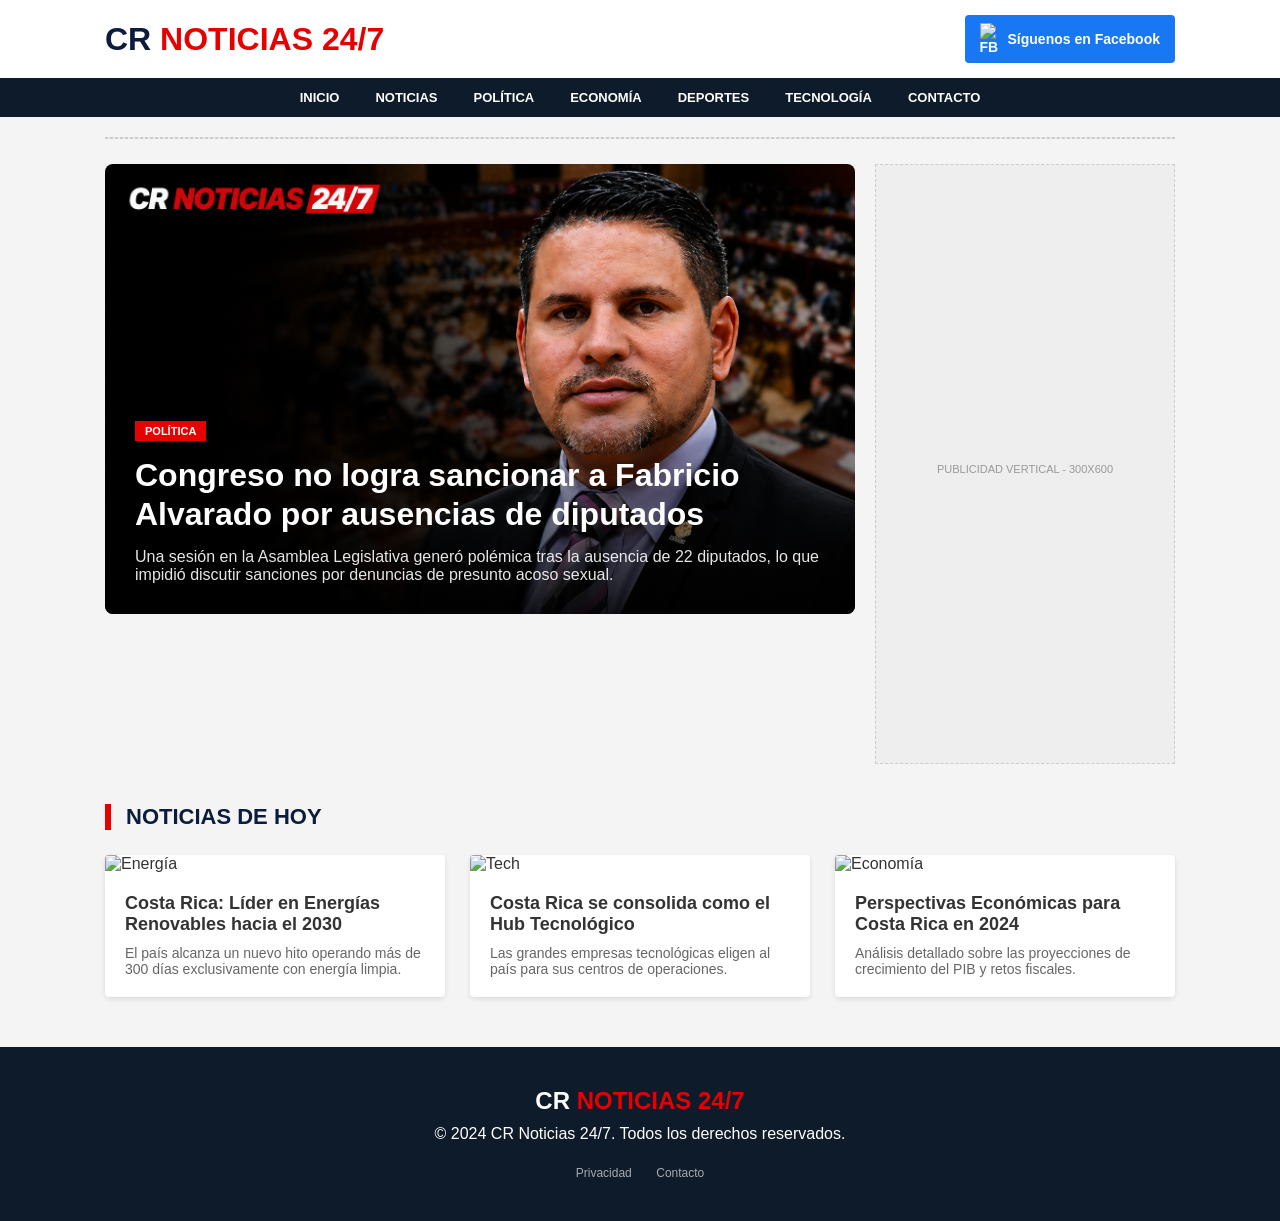
==== commit 4d2baca3: "FORCE DEPLOY: Re-uploading all project files to ensure total site update" ====
--- a/index.html
+++ b/index.html
@@ -3,146 +3,114 @@
 <head>
     <meta charset="UTF-8">
     <meta name="viewport" content="width=device-width, initial-scale=1.0">
-    <title>CR Noticias 24/7 | Información Veraz de Costa Rica y el Mundo</title>
-    
-    <!-- SEO Meta Tags -->
-    <meta name="description" content="Su fuente confiable de noticias sobre economía, tecnología, sostenibilidad e innovación en Costa Rica. Análisis profundo y actualidad al minuto.">
-    <meta name="keywords" content="noticias costa rica, economía cr, tecnología cr, sostenibilidad, periodismo profesional">
-    
-    <!-- CSS -->
+    <title>CR Noticias 24/7 | Información Veraz de Costa Rica</title>
     <link rel="stylesheet" href="assets/css/style.css">
-
-    <!-- Google AdSense -->
-    <script async src="https://pagead2.googlesyndication.com/pagead/js/adsbygoogle.js?client=ca-pub-3859560490589198"
-     crossorigin="anonymous"></script>
+    <script async src="https://pagead2.googlesyndication.com/pagead/js/adsbygoogle.js?client=ca-pub-3859560490589198" crossorigin="anonymous"></script>
 </head>
 <body>
 
     <header>
-        <div class="container header-top">
-            <a href="index.html" class="logo">CR <span>Noticias 24/7</span></a>
-            <nav class="nav-menu">
-                <a href="index.html" class="nav-link active">Inicio</a>
-                <a href="#" class="nav-link">Economía</a>
-                <a href="#" class="nav-link">Tecnología</a>
-                <a href="contacto.html" class="nav-link">Contacto</a>
-            </nav>
+        <div class="container header-main">
+            <a href="index.html" class="logo">CR <span>NOTICIAS 24/7</span></a>
+            <a href="https://www.facebook.com/profile.php?id=61589197520816" class="fb-button">
+                <img src="https://upload.wikimedia.org/wikipedia/commons/0/05/Facebook_Logo_%282019%29.png" alt="FB" width="20">
+                Síguenos en Facebook
+            </a>
         </div>
+        <nav class="nav-bar">
+            <ul class="container">
+                <li><a href="index.html">INICIO</a></li>
+                <li><a href="#">NOTICIAS</a></li>
+                <li><a href="#">POLÍTICA</a></li>
+                <li><a href="#">ECONOMÍA</a></li>
+                <li><a href="#">DEPORTES</a></li>
+                <li><a href="#">TECNOLOGÍA</a></li>
+                <li><a href="contacto.html">CONTACTO</a></li>
+            </ul>
+        </nav>
     </header>
 
     <main class="container">
         
-        <div class="ad-wrapper ad-leaderboard">
-            <!-- Anuncio Horizontal Superior -->
+        <div class="ad-placeholder ad-leaderboard" style="margin: 20px auto;">
+            <!-- PUBLICIDAD HORIZONTAL -->
         </div>
 
-        <!-- HERO SECTION -->
-        <section class="hero">
-            <a href="noticias/sostenibilidad-energia-limpia.html" class="hero-main">
-                <img src="https://images.unsplash.com/photo-1509062522246-3755977927d7?auto=format&fit=crop&w=1200&q=80" alt="Sostenibilidad CR">
+        <section class="hero-container">
+            <a href="noticias/noticia-fabricio.html" class="hero-main">
+                <img src="assets/img/noticia-fabricio1.png" alt="Fabricio Alvarado">
                 <div class="hero-overlay">
-                    <span class="category-tag">Sostenibilidad</span>
-                    <h1 class="hero-title">Costa Rica: Líder en Energías Renovables hacia el 2030</h1>
-                    <p>El país alcanza un nuevo hito operando más de 300 días exclusivamente con energía limpia.</p>
+                    <span class="hero-tag">POLÍTICA</span>
+                    <h1 class="hero-title">Congreso no logra sancionar a Fabricio Alvarado por ausencias de diputados</h1>
+                    <p class="hero-excerpt">Una sesión en la Asamblea Legislativa generó polémica tras la ausencia de 22 diputados, lo que impidió discutir sanciones por denuncias de presunto acoso sexual.</p>
                 </div>
             </a>
-            
-            <div class="hero-side-list">
-                <a href="noticias/tecnologia-hub-regional.html" class="side-card">
-                    <img src="https://images.unsplash.com/photo-1518770660439-4636190af475?auto=format&fit=crop&w=200&q=80" alt="Tech">
-                    <div class="side-card-content">
-                        <span class="category-tag">Tecnología</span>
-                        <h3>Hub Tecnológico en Centroamérica</h3>
-                    </div>
-                </a>
-                <a href="noticias/economia-cr-2024.html" class="side-card">
-                    <img src="https://images.unsplash.com/photo-1526304640581-d334cdbbf45e?auto=format&fit=crop&w=200&q=80" alt="Economía">
-                    <div class="side-card-content">
-                        <span class="category-tag">Economía</span>
-                        <h3>Perspectivas del PIB para el 2024</h3>
-                    </div>
-                </a>
-                <a href="noticias/turismo-medico-crecimiento.html" class="side-card">
-                    <img src="https://images.unsplash.com/photo-1519494026892-80bbd2d6fd0d?auto=format&fit=crop&w=200&q=80" alt="Salud">
-                    <div class="side-card-content">
-                        <span class="category-tag">Salud</span>
-                        <h3>Turismo Médico: Calidad y Bienestar</h3>
-                    </div>
-                </a>
+
+            <div class="ad-placeholder ad-vertical">
+                <script async src="https://pagead2.googlesyndication.com/pagead/js/adsbygoogle.js?client=ca-pub-3859560490589198"
+     crossorigin="anonymous"></script>
+                <ins class="adsbygoogle"
+                     style="display:block"
+                     data-ad-client="ca-pub-3859560490589198"
+                     data-ad-slot="XXXXXXXXXX"
+                     data-ad-format="auto"
+                     data-full-width-responsive="true"></ins>
+                <script>
+                     (adsbygoogle = window.adsbygoogle || []).push({});
+                </script>
+                <p style="margin-top: 10px;">PUBLICIDAD VERTICAL - 300X600</p>
             </div>
         </section>
 
-        <!-- MAIN LAYOUT -->
-        <div class="main-wrapper">
-            
-            <section class="content-area">
-                <h2 class="section-title">Últimas Noticias</h2>
+        <div class="section-head">
+            <h2>NOTICIAS DE HOY</h2>
+        </div>
 
-                <div class="news-grid">
-                    <article class="news-card">
-                        <a href="noticias/educacion-ia-futuro.html" class="card-img">
-                            <img src="https://images.unsplash.com/photo-1509062522246-3755977927d7?auto=format&fit=crop&w=800&q=80" alt="Educación">
-                        </a>
-                        <div class="card-content">
-                            <span class="category-tag">Innovación</span>
-                            <h3 class="card-title">La IA transforma la Educación</h3>
-                            <p class="card-excerpt">Personalización y nuevos retos éticos en las aulas costarricenses.</p>
-                            <a href="noticias/educacion-ia-futuro.html" class="btn-more">Leer Más &rarr;</a>
-                        </div>
-                    </article>
+        <div class="news-grid">
+            <article class="news-card">
+                <a href="noticias/sostenibilidad-energia-limpia.html" class="card-img">
+                    <img src="https://images.unsplash.com/photo-1466611653911-95282fc3656b?auto=format&fit=crop&w=800&q=80" alt="Energía">
+                </a>
+                <div class="card-body">
+                    <h3 class="card-title">Costa Rica: Líder en Energías Renovables hacia el 2030</h3>
+                    <p class="card-text">El país alcanza un nuevo hito operando más de 300 días exclusivamente con energía limpia.</p>
+                </div>
+            </article>
 
-                    <article class="news-card">
-                        <a href="noticias/tecnologia-hub-regional.html" class="card-img">
-                            <img src="https://images.unsplash.com/photo-1518770660439-4636190af475?auto=format&fit=crop&w=800&q=80" alt="Tech">
-                        </a>
-                        <div class="card-content">
-                            <span class="category-tag">Tecnología</span>
-                            <h3 class="card-title">Inversión en Ciberseguridad</h3>
-                            <p class="card-excerpt">Grandes empresas fortalecen sus centros de datos en el país.</p>
-                            <a href="noticias/tecnologia-hub-regional.html" class="btn-more">Leer Más &rarr;</a>
-                        </div>
-                    </article>
+            <article class="news-card">
+                <a href="noticias/tecnologia-hub-regional.html" class="card-img">
+                    <img src="https://images.unsplash.com/photo-1518770660439-4636190af475?auto=format&fit=crop&w=800&q=80" alt="Tech">
+                </a>
+                <div class="card-body">
+                    <h3 class="card-title">Costa Rica se consolida como el Hub Tecnológico</h3>
+                    <p class="card-text">Las grandes empresas tecnológicas eligen al país para sus centros de operaciones.</p>
                 </div>
-            </section>
+            </article>
 
-            <!-- SIDEBAR -->
-            <aside>
-                <div class="ad-wrapper ad-sidebar"></div>
+            <article class="news-card">
+                <a href="noticias/economia-cr-2024.html" class="card-img">
+                    <img src="https://images.unsplash.com/photo-1526304640581-d334cdbbf45e?auto=format&fit=crop&w=800&q=80" alt="Economía">
+                </a>
+                <div class="card-body">
+                    <h3 class="card-title">Perspectivas Económicas para Costa Rica en 2024</h3>
+                    <p class="card-text">Análisis detallado sobre las proyecciones de crecimiento del PIB y retos fiscales.</p>
+                </div>
+            </article>
+        </div>
 
-                <section>
-                    <h3 class="section-title">Lo más popular</h3>
-                    <div class="popular-item">
-                        <span class="popular-num">01</span>
-                        <a href="#" class="popular-text">Cómo proteger sus finanzas personales</a>
-                    </div>
-                    <div class="popular-item">
-                        <span class="popular-num">02</span>
-                        <a href="#" class="popular-text">Destinos sostenibles para visitar en 2024</a>
-                    </div>
-                </section>
-            </aside>
-        </div>
     </main>
 
     <footer>
         <div class="container">
-            <div class="footer-grid">
-                <div>
-                    <div class="footer-logo">CR <span>Noticias 24/7</span></div>
-                    <p class="footer-text">Su fuente líder de noticias veraces y análisis profundo.</p>
-                </div>
-                <div>
-                    <h4 class="footer-title">Información</h4>
-                    <ul class="footer-links">
-                        <li><a href="privacy.html">Política de Privacidad</a></li>
-                        <li><a href="contacto.html">Contacto</a></li>
-                    </ul>
-                </div>
-            </div>
-            <div class="footer-bottom">
-                &copy; 2024 CR Noticias 24/7. Todos los derechos reservados.
+            <div class="footer-logo">CR <span>NOTICIAS 24/7</span></div>
+            <p>&copy; 2024 CR Noticias 24/7. Todos los derechos reservados.</p>
+            <div style="margin-top: 20px;">
+                <a href="privacy.html" style="color: #aaa; font-size: 12px; margin: 0 10px;">Privacidad</a>
+                <a href="contacto.html" style="color: #aaa; font-size: 12px; margin: 0 10px;">Contacto</a>
             </div>
         </div>
     </footer>
+
 </body>
 </html>
+<!-- Actualización Total: Thu Apr 30 20:18:05 CST 2026 -->
--- a/assets/css/style.css
+++ b/assets/css/style.css
@@ -1,158 +1,113 @@
-@import url('https://fonts.googleapis.com/css2?family=Montserrat:wght@700;800;900&family=Outfit:wght@300;400;600;700&display=swap');
-
 :root {
-    --primary: #e63946; /* Vibrant Red */
-    --secondary: #1d3557; /* Deep Navy Blue */
-    --accent: #457b9d; /* Steel Blue */
-    --bg: #f8f9fa;
+    --primary-red: #e60000;
+    --dark-blue: #0b1c3d;
+    --fb-blue: #1877F2;
+    --bg-gray: #f4f4f4;
     --white: #ffffff;
-    --text-dark: #1d3557;
-    --text-light: #666;
-    --glass: rgba(255, 255, 255, 0.8);
-    --shadow: 0 10px 30px rgba(29, 53, 87, 0.1);
-    --radius: 12px;
-}
-
-* {
-    margin: 0;
-    padding: 0;
-    box-sizing: border-box;
-}
+}
+
+* { margin: 0; padding: 0; box-sizing: border-box; }
 
 body {
-    font-family: 'Outfit', sans-serif;
-    background-color: var(--bg);
-    color: var(--text-dark);
-    line-height: 1.6;
-}
-
-a {
-    text-decoration: none;
-    color: inherit;
-    transition: all 0.3s cubic-bezier(0.4, 0, 0.2, 1);
-}
-
-/* --- WRAPPERS --- */
+    font-family: Arial, sans-serif;
+    background-color: var(--bg-gray);
+    color: #333;
+}
+
+a { text-decoration: none; color: inherit; }
+
 .container {
-    max-width: 1200px;
+    max-width: 1100px;
     margin: 0 auto;
-    padding: 0 20px;
-}
-
-/* --- AD WRAPPER (Styled for AdSense) --- */
-.ad-wrapper {
-    background: #fff;
-    border: 1px solid #eee;
-    border-radius: var(--radius);
-    margin: 30px auto;
+    padding: 0 15px;
+}
+
+/* --- AD SPACES --- */
+.ad-placeholder {
+    background: #ebebeb;
+    border: 1px dashed #ccc;
     display: flex;
     align-items: center;
     justify-content: center;
-    color: #ccc;
-    font-size: 10px;
-    text-transform: uppercase;
-    letter-spacing: 2px;
-    position: relative;
-    overflow: hidden;
-}
-
-.ad-wrapper::after {
-    content: 'Publicidad';
-    position: absolute;
-    top: 5px;
-    left: 10px;
-}
-
-.ad-leaderboard { width: 100%; height: 90px; }
-.ad-sidebar { width: 100%; height: 250px; }
-.ad-vertical { width: 100%; min-height: 600px; }
+    text-align: center;
+    color: #999;
+    font-size: 11px;
+    text-transform: uppercase;
+}
 
 /* --- HEADER --- */
 header {
     background: var(--white);
-    backdrop-filter: blur(10px);
-    border-bottom: 3px solid var(--primary);
-    position: sticky;
-    top: 0;
-    z-index: 1000;
-    padding: 15px 0;
-    box-shadow: 0 4px 20px rgba(0,0,0,0.05);
-}
-
-.header-top {
+    padding-top: 15px;
+}
+
+.header-main {
     display: flex;
     justify-content: space-between;
     align-items: center;
+    padding-bottom: 15px;
 }
 
 .logo {
-    font-family: 'Montserrat', sans-serif;
-    font-size: 30px;
+    font-size: 32px;
     font-weight: 900;
-    color: var(--secondary);
-    letter-spacing: -1px;
-}
-
-.logo span {
-    color: var(--primary);
-    position: relative;
-}
-
-.logo span::after {
-    content: '';
-    position: absolute;
-    bottom: 2px;
-    left: 0;
-    width: 100%;
-    height: 4px;
-    background: rgba(230, 57, 70, 0.2);
-    z-index: -1;
-}
-
-.nav-menu {
-    display: flex;
-    gap: 25px;
-}
-
-.nav-link {
-    font-weight: 700;
-    text-transform: uppercase;
+    color: var(--dark-blue);
+}
+
+.logo span { color: var(--primary-red); }
+
+.fb-button {
+    background: var(--fb-blue);
+    color: white;
+    padding: 8px 15px;
+    border-radius: 4px;
+    font-weight: bold;
+    font-size: 14px;
+    display: flex;
+    align-items: center;
+    gap: 8px;
+}
+
+.nav-bar {
+    background: #0d1b2a;
+    color: white;
+}
+
+.nav-bar ul {
+    display: flex;
+    justify-content: center;
+    list-style: none;
+}
+
+.nav-bar li a {
+    display: block;
+    padding: 12px 18px;
     font-size: 13px;
-    color: var(--secondary);
-    opacity: 0.8;
-}
-
-.nav-link:hover, .nav-link.active {
-    color: var(--primary);
-    opacity: 1;
-    transform: translateY(-2px);
-}
+    font-weight: bold;
+    text-transform: uppercase;
+}
+
+.nav-bar li a:hover { background: rgba(255,255,255,0.1); }
 
 /* --- HERO SECTION --- */
-.hero {
+.hero-container {
     display: grid;
-    grid-template-columns: 2fr 1fr;
-    gap: 25px;
-    margin: 30px 0;
+    grid-template-columns: 1fr 300px;
+    gap: 20px;
+    margin-top: 25px;
 }
 
 .hero-main {
     position: relative;
-    height: 500px;
-    border-radius: var(--radius);
+    height: 450px;
+    border-radius: 8px;
     overflow: hidden;
-    box-shadow: var(--shadow);
 }
 
 .hero-main img {
     width: 100%;
     height: 100%;
     object-fit: cover;
-    transition: transform 0.8s ease;
-}
-
-.hero-main:hover img {
-    transform: scale(1.05);
 }
 
 .hero-overlay {
@@ -160,254 +115,99 @@
     bottom: 0;
     left: 0;
     right: 0;
-    padding: 60px 40px 40px;
-    background: linear-gradient(transparent, rgba(29, 53, 87, 0.95));
-    color: white;
-}
-
-.category-tag {
-    background: var(--primary);
-    padding: 5px 12px;
-    font-size: 10px;
-    font-weight: 800;
-    text-transform: uppercase;
-    border-radius: 4px;
+    padding: 30px;
+    background: linear-gradient(transparent, rgba(0,0,0,0.9));
+    color: white;
+}
+
+.hero-tag {
+    background: var(--primary-red);
+    color: white;
+    padding: 4px 10px;
+    font-size: 11px;
+    font-weight: bold;
+    text-transform: uppercase;
+    display: inline-block;
     margin-bottom: 15px;
-    display: inline-block;
 }
 
 .hero-title {
-    font-family: 'Montserrat', sans-serif;
-    font-size: 36px;
-    font-weight: 800;
-    line-height: 1.1;
+    font-size: 32px;
+    font-weight: bold;
     margin-bottom: 15px;
-}
-
-.hero-side-list {
-    display: flex;
-    flex-direction: column;
-    gap: 15px;
-}
-
-.side-card {
-    display: flex;
-    gap: 15px;
-    background: white;
-    padding: 15px;
-    border-radius: var(--radius);
-    box-shadow: 0 4px 15px rgba(0,0,0,0.03);
-    transition: all 0.3s ease;
-}
-
-.side-card:hover {
-    transform: translateX(10px);
-    box-shadow: var(--shadow);
-}
-
-.side-card img {
-    width: 100px;
-    height: 80px;
-    object-fit: cover;
-    border-radius: 8px;
-}
-
-.side-card-content h3 {
-    font-size: 15px;
-    font-weight: 700;
-    color: var(--secondary);
-}
-
-/* --- CONTENT --- */
-.main-wrapper {
-    display: grid;
-    grid-template-columns: 1fr 320px;
-    gap: 40px;
-    margin-top: 40px;
-}
-
-.section-title {
-    font-family: 'Montserrat', sans-serif;
+    line-height: 1.2;
+}
+
+.hero-excerpt {
+    font-size: 16px;
+    opacity: 0.9;
+}
+
+/* --- AD VERTICAL --- */
+.ad-vertical {
+    width: 300px;
+    height: 600px;
+    background: #eee;
+    border: 1px dashed #ccc;
+}
+
+/* --- NOTICIAS DE HOY --- */
+.section-head {
+    margin: 40px 0 25px;
+    border-left: 6px solid var(--primary-red);
+    padding-left: 15px;
+}
+
+.section-head h2 {
     font-size: 22px;
     font-weight: 900;
-    color: var(--secondary);
-    margin-bottom: 25px;
-    display: flex;
-    align-items: center;
-    gap: 10px;
-}
-
-.section-title::before {
-    content: '';
-    width: 6px;
-    height: 25px;
-    background: var(--primary);
-    border-radius: 4px;
+    color: var(--dark-blue);
+    text-transform: uppercase;
 }
 
 .news-grid {
     display: grid;
     grid-template-columns: repeat(auto-fill, minmax(320px, 1fr));
     gap: 25px;
+    margin-bottom: 50px;
 }
 
 .news-card {
     background: white;
-    border-radius: var(--radius);
+    border-radius: 4px;
     overflow: hidden;
-    box-shadow: 0 5px 15px rgba(0,0,0,0.02);
-    transition: all 0.4s ease;
-}
-
-.news-card:hover {
-    transform: translateY(-10px);
-    box-shadow: var(--shadow);
-}
-
-.card-img {
-    height: 200px;
-    overflow: hidden;
-    position: relative;
-}
-
-.card-img img {
-    width: 100%;
-    height: 100%;
-    object-fit: cover;
-}
-
-.card-content {
-    padding: 25px;
-}
-
-.card-title {
-    font-family: 'Montserrat', sans-serif;
-    font-size: 19px;
-    font-weight: 700;
-    margin-bottom: 12px;
-    color: var(--secondary);
-}
-
-.card-excerpt {
-    font-size: 14px;
-    color: var(--text-light);
-    margin-bottom: 20px;
-}
-
-.btn-more {
-    color: var(--primary);
-    font-weight: 800;
-    font-size: 12px;
-    text-transform: uppercase;
-    display: flex;
-    align-items: center;
-    gap: 5px;
-}
-
-/* --- SIDEBAR --- */
-aside section {
-    background: white;
-    padding: 30px;
-    border-radius: var(--radius);
-    margin-bottom: 30px;
-    box-shadow: 0 4px 15px rgba(0,0,0,0.03);
-}
-
-.popular-item {
-    display: flex;
-    gap: 15px;
-    padding: 15px 0;
-    border-bottom: 1px solid #f0f0f0;
-}
-
-.popular-item:last-child { border: none; }
-
-.popular-num {
-    font-size: 32px;
-    font-weight: 900;
-    color: #e9ecef;
-    line-height: 1;
-}
-
-.popular-text {
-    font-size: 14px;
-    font-weight: 700;
-    color: var(--secondary);
-}
+    box-shadow: 0 2px 5px rgba(0,0,0,0.1);
+}
+
+.card-img { height: 200px; }
+.card-img img { width: 100%; height: 100%; object-fit: cover; }
+
+.card-body { padding: 20px; }
+.card-title { font-size: 18px; font-weight: bold; margin-bottom: 10px; }
+.card-text { font-size: 14px; color: #666; }
+
+/* --- FOOTER --- */
+footer {
+    background: #0d1b2a;
+    color: white;
+    padding: 40px 0;
+    text-align: center;
+}
+
+.footer-logo { font-size: 24px; font-weight: 900; margin-bottom: 10px; }
+.footer-logo span { color: var(--primary-red); }
 
 /* --- PAGE CONTENT --- */
 .page-content {
     background: white;
-    padding: 60px;
-    border-radius: var(--radius);
-    box-shadow: var(--shadow);
-}
-
-.page-content h1 {
-    font-family: 'Montserrat', sans-serif;
-    font-size: 40px;
-    color: var(--secondary);
-    margin-bottom: 30px;
-}
-
-/* --- FOOTER --- */
-footer {
-    background: var(--secondary);
-    color: white;
-    padding: 80px 0 40px;
-    margin-top: 80px;
-}
-
-.footer-grid {
-    display: grid;
-    grid-template-columns: 1.5fr 1fr 1fr;
-    gap: 60px;
-    margin-bottom: 60px;
-}
-
-.footer-logo {
-    font-family: 'Montserrat', sans-serif;
-    font-size: 32px;
-    font-weight: 900;
-    margin-bottom: 20px;
-}
-
-.footer-logo span { color: var(--primary); }
-
-.footer-text {
-    color: #adb5bd;
-    font-size: 14px;
-}
-
-.footer-title {
-    font-size: 18px;
-    font-weight: 800;
-    margin-bottom: 30px;
-    text-transform: uppercase;
-}
-
-.footer-links li { margin-bottom: 15px; }
-.footer-links a { color: #adb5bd; font-size: 14px; }
-.footer-links a:hover { color: white; }
-
-.footer-bottom {
-    border-top: 1px solid rgba(255,255,255,0.05);
-    padding-top: 40px;
-    text-align: center;
-    font-size: 13px;
-    color: #6c757d;
-}
-
-/* --- MOBILE --- */
-@media (max-width: 992px) {
-    .hero { grid-template-columns: 1fr; }
-    .main-wrapper { grid-template-columns: 1fr; }
-}
-
-@media (max-width: 768px) {
-    .header-top { flex-direction: column; gap: 20px; }
-    .nav-menu { flex-wrap: wrap; justify-content: center; }
-    .hero-main { height: 350px; }
-    .hero-title { font-size: 28px; }
-    .page-content { padding: 30px 20px; }
-}
+    padding: 40px;
+    border-radius: 8px;
+    margin: 30px 0;
+}
+
+@media (max-width: 900px) {
+    .hero-container { grid-template-columns: 1fr; }
+    .ad-vertical { width: 100%; height: 250px; }
+    .nav-bar ul { flex-wrap: wrap; }
+}
+/* Actualización Total: Thu Apr 30 20:18:05 CST 2026 */
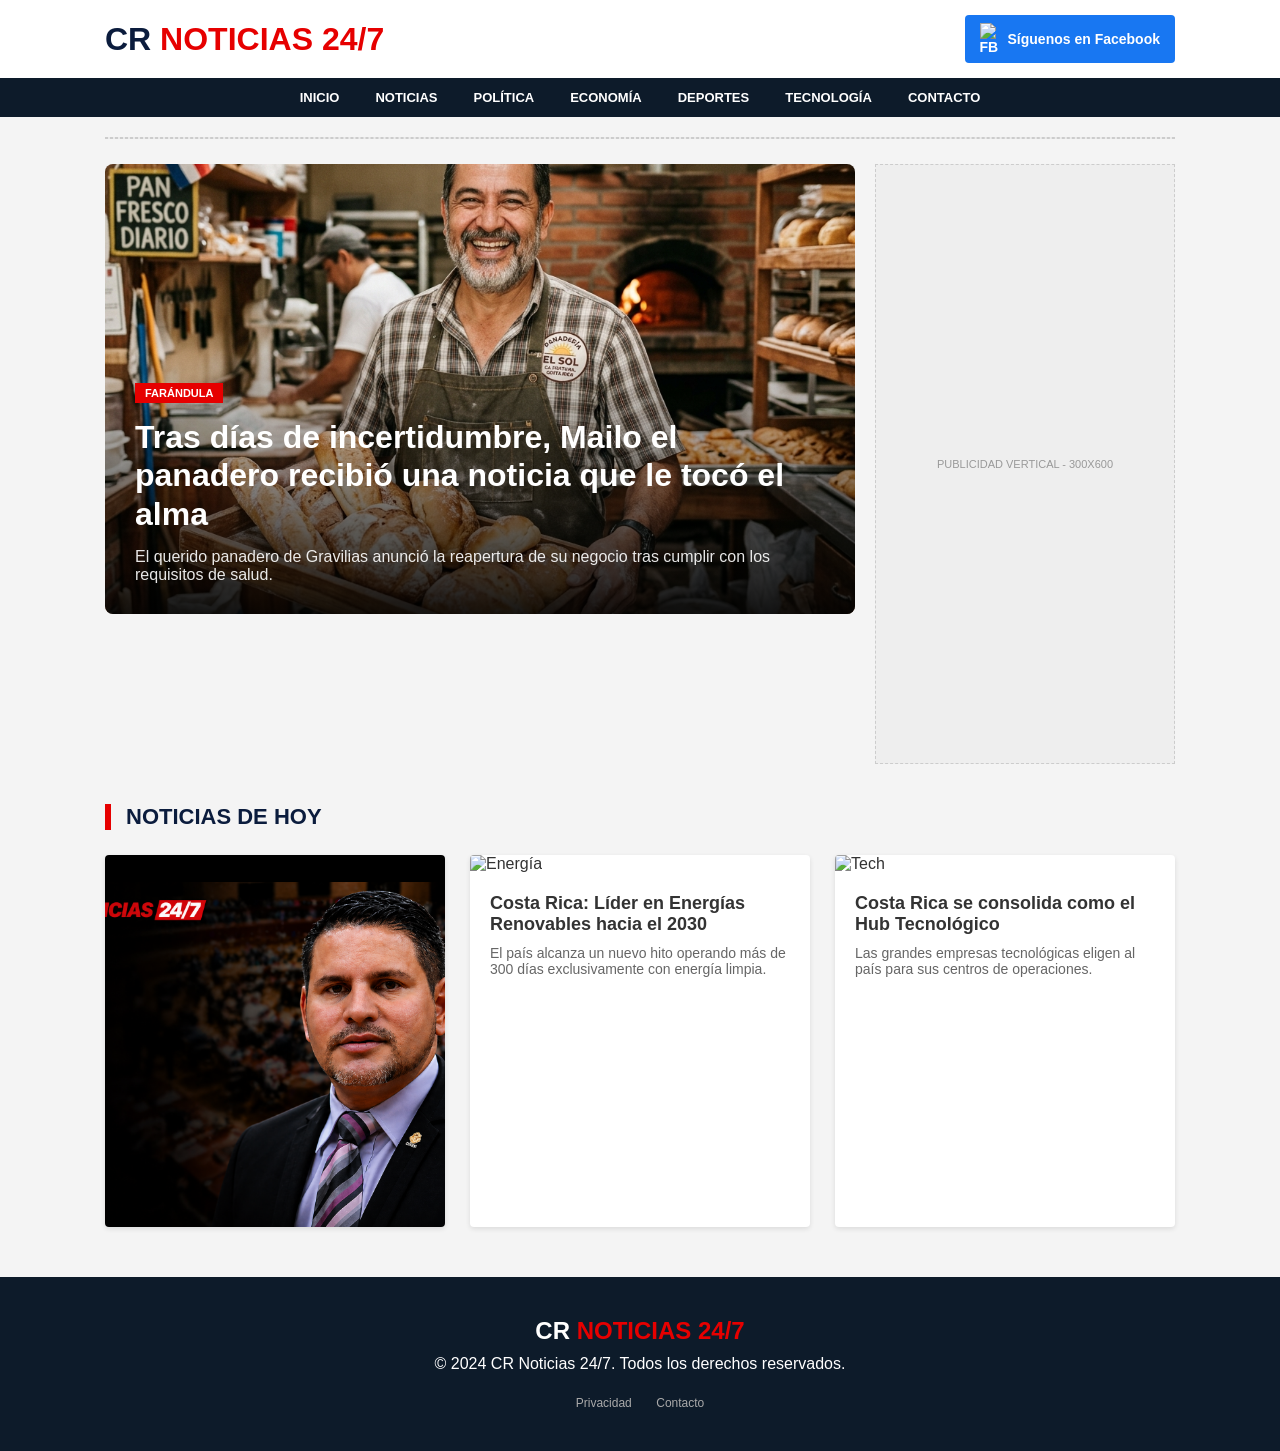
==== commit 311b2a23: "Add new article: Mailo el Panadero with generated image and full story" ====
--- a/index.html
+++ b/index.html
@@ -37,28 +37,17 @@
         </div>
 
         <section class="hero-container">
-            <a href="noticias/noticia-fabricio.html" class="hero-main">
-                <img src="assets/img/noticia-fabricio1.png" alt="Fabricio Alvarado">
+            <a href="noticias/noticia-mailo.html" class="hero-main">
+                <img src="assets/img/mailo.png" alt="Mailo el Panadero">
                 <div class="hero-overlay">
-                    <span class="hero-tag">POLÍTICA</span>
-                    <h1 class="hero-title">Congreso no logra sancionar a Fabricio Alvarado por ausencias de diputados</h1>
-                    <p class="hero-excerpt">Una sesión en la Asamblea Legislativa generó polémica tras la ausencia de 22 diputados, lo que impidió discutir sanciones por denuncias de presunto acoso sexual.</p>
+                    <span class="hero-tag">FARÁNDULA</span>
+                    <h1 class="hero-title">Tras días de incertidumbre, Mailo el panadero recibió una noticia que le tocó el alma</h1>
+                    <p class="hero-excerpt">El querido panadero de Gravilias anunció la reapertura de su negocio tras cumplir con los requisitos de salud.</p>
                 </div>
             </a>
 
             <div class="ad-placeholder ad-vertical">
-                <script async src="https://pagead2.googlesyndication.com/pagead/js/adsbygoogle.js?client=ca-pub-3859560490589198"
-     crossorigin="anonymous"></script>
-                <ins class="adsbygoogle"
-                     style="display:block"
-                     data-ad-client="ca-pub-3859560490589198"
-                     data-ad-slot="XXXXXXXXXX"
-                     data-ad-format="auto"
-                     data-full-width-responsive="true"></ins>
-                <script>
-                     (adsbygoogle = window.adsbygoogle || []).push({});
-                </script>
-                <p style="margin-top: 10px;">PUBLICIDAD VERTICAL - 300X600</p>
+                <p>PUBLICIDAD VERTICAL - 300X600</p>
             </div>
         </section>
 
@@ -67,6 +56,18 @@
         </div>
 
         <div class="news-grid">
+            <!-- Fabricio -->
+            <article class="news-card">
+                <a href="noticias/noticia-fabricio.html" class="card-img">
+                    <img src="assets/img/noticia-fabricio1.png" alt="Fabricio">
+                </a>
+                <div class="card-body">
+                    <h3 class="card-title">Congreso no logra sancionar a Fabricio Alvarado</h3>
+                    <p class="card-text">Una sesión en la Asamblea Legislativa generó polémica tras la ausencia de 22 diputados.</p>
+                </div>
+            </article>
+
+            <!-- Sostenibilidad -->
             <article class="news-card">
                 <a href="noticias/sostenibilidad-energia-limpia.html" class="card-img">
                     <img src="https://images.unsplash.com/photo-1466611653911-95282fc3656b?auto=format&fit=crop&w=800&q=80" alt="Energía">
@@ -77,6 +78,7 @@
                 </div>
             </article>
 
+            <!-- Tech -->
             <article class="news-card">
                 <a href="noticias/tecnologia-hub-regional.html" class="card-img">
                     <img src="https://images.unsplash.com/photo-1518770660439-4636190af475?auto=format&fit=crop&w=800&q=80" alt="Tech">
@@ -86,16 +88,6 @@
                     <p class="card-text">Las grandes empresas tecnológicas eligen al país para sus centros de operaciones.</p>
                 </div>
             </article>
-
-            <article class="news-card">
-                <a href="noticias/economia-cr-2024.html" class="card-img">
-                    <img src="https://images.unsplash.com/photo-1526304640581-d334cdbbf45e?auto=format&fit=crop&w=800&q=80" alt="Economía">
-                </a>
-                <div class="card-body">
-                    <h3 class="card-title">Perspectivas Económicas para Costa Rica en 2024</h3>
-                    <p class="card-text">Análisis detallado sobre las proyecciones de crecimiento del PIB y retos fiscales.</p>
-                </div>
-            </article>
         </div>
 
     </main>
@@ -103,7 +95,7 @@
     <footer>
         <div class="container">
             <div class="footer-logo">CR <span>NOTICIAS 24/7</span></div>
-            <p>&copy; 2024 CR Noticias 24/7. Todos los derechos reservados.</p>
+            <p>&copy; 2024 CR Noticias 24/7. Todos los derechos reservados. </p>
             <div style="margin-top: 20px;">
                 <a href="privacy.html" style="color: #aaa; font-size: 12px; margin: 0 10px;">Privacidad</a>
                 <a href="contacto.html" style="color: #aaa; font-size: 12px; margin: 0 10px;">Contacto</a>
@@ -113,4 +105,3 @@
 
 </body>
 </html>
-<!-- Actualización Total: Thu Apr 30 20:18:05 CST 2026 -->
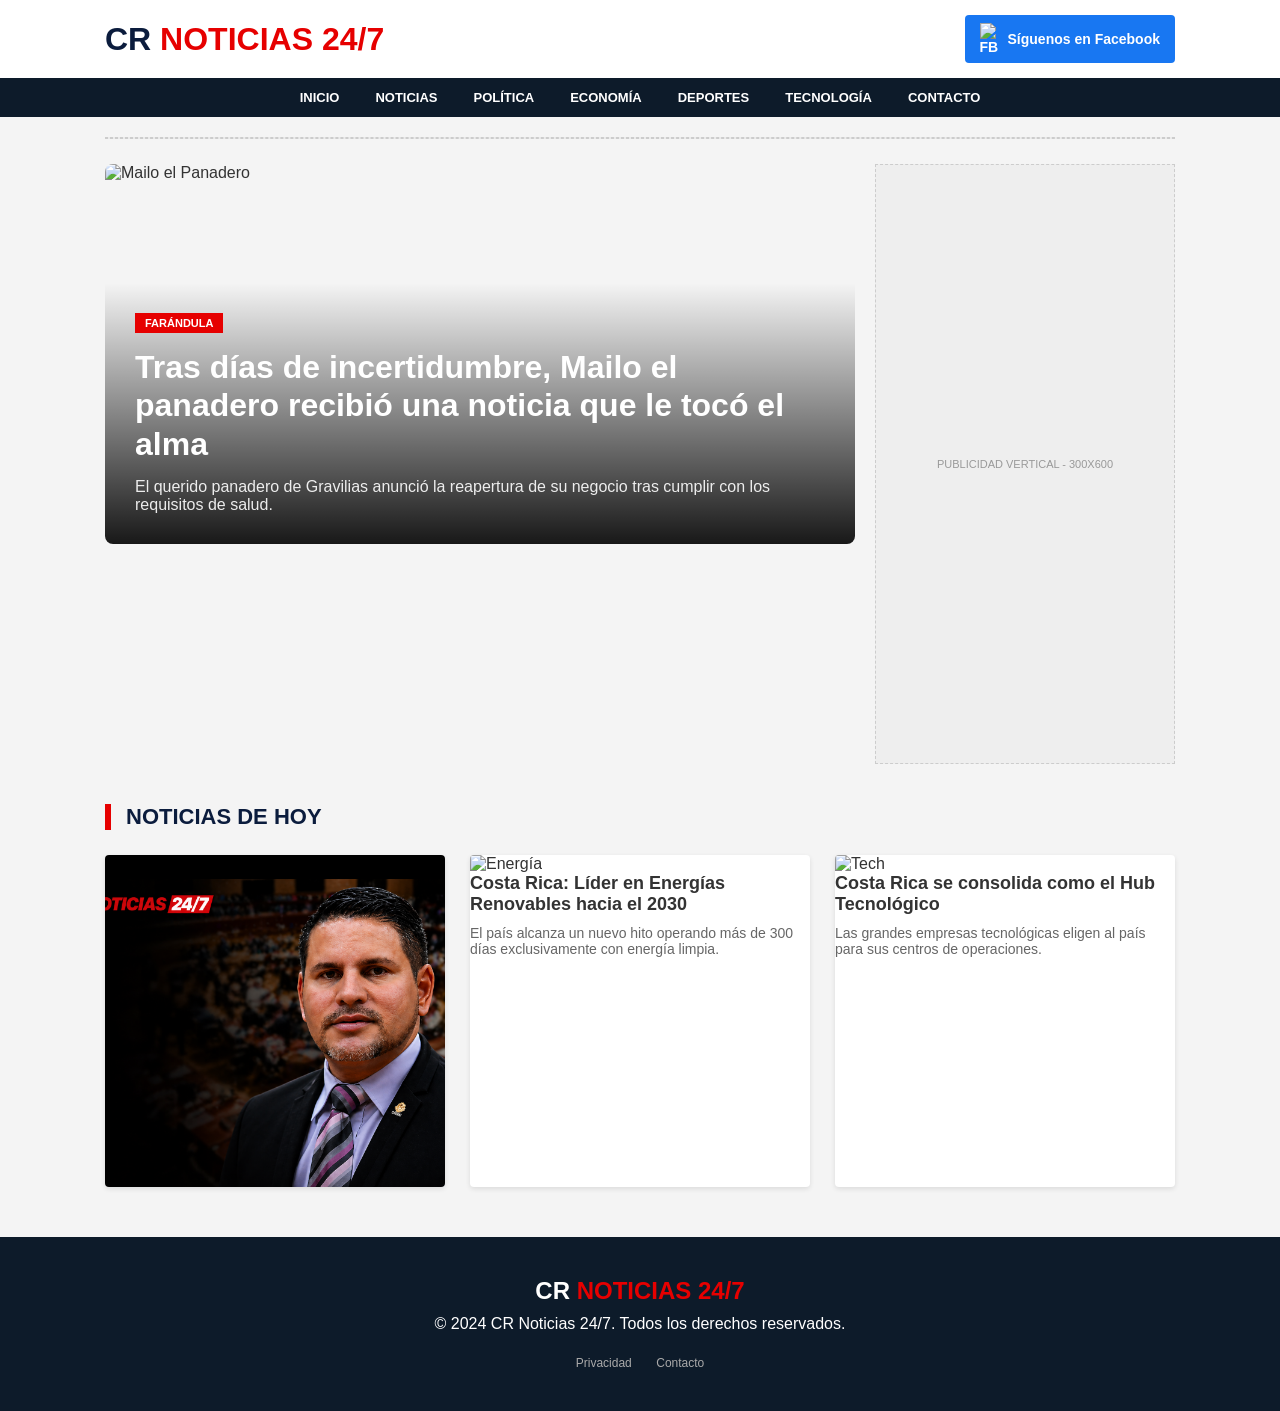
==== commit 7a9b4290: "TOTAL RE-UPLOAD: Forcing update for all images and styles" ====
--- a/index.html
+++ b/index.html
@@ -38,7 +38,7 @@
 
         <section class="hero-container">
             <a href="noticias/noticia-mailo.html" class="hero-main">
-                <img src="assets/img/mailo.png" alt="Mailo el Panadero">
+                <img src="assets/img/mailo_real.png" alt="Mailo el Panadero">
                 <div class="hero-overlay">
                     <span class="hero-tag">FARÁNDULA</span>
                     <h1 class="hero-title">Tras días de incertidumbre, Mailo el panadero recibió una noticia que le tocó el alma</h1>
@@ -105,3 +105,4 @@
 
 </body>
 </html>
+<!-- Update: Thu Apr 30 20:34:07 CST 2026 -->
--- a/assets/css/style.css
+++ b/assets/css/style.css
@@ -99,7 +99,7 @@
 
 .hero-main {
     position: relative;
-    height: 450px;
+    height: 380px; /* Reducido de 450px para un mejor balance visual */
     border-radius: 8px;
     overflow: hidden;
 }
@@ -108,6 +108,7 @@
     width: 100%;
     height: 100%;
     object-fit: cover;
+    object-position: center 20%; /* Ajustado para que el rostro se vea mejor */
 }
 
 .hero-overlay {
@@ -179,10 +180,22 @@
     box-shadow: 0 2px 5px rgba(0,0,0,0.1);
 }
 
-.card-img { height: 200px; }
-.card-img img { width: 100%; height: 100%; object-fit: cover; }
-
-.card-body { padding: 20px; }
+.card-img { 
+    height: 200px; 
+    overflow: hidden; /* Asegura que la imagen no se salga al hacer zoom */
+}
+
+.card-img img { 
+    width: 100%; 
+    height: 100%; 
+    object-fit: cover; 
+    object-position: center top; /* Evita cortar cabezas en las fotos de políticos */
+    transition: transform 0.5s ease;
+}
+
+.news-card:hover .card-img img {
+    transform: scale(1.1); /* Efecto dinámico profesional */
+}
 .card-title { font-size: 18px; font-weight: bold; margin-bottom: 10px; }
 .card-text { font-size: 14px; color: #666; }
 
@@ -211,3 +224,4 @@
     .nav-bar ul { flex-wrap: wrap; }
 }
 /* Actualización Total: Thu Apr 30 20:18:05 CST 2026 */
+/* Update: Thu Apr 30 20:34:07 CST 2026 */
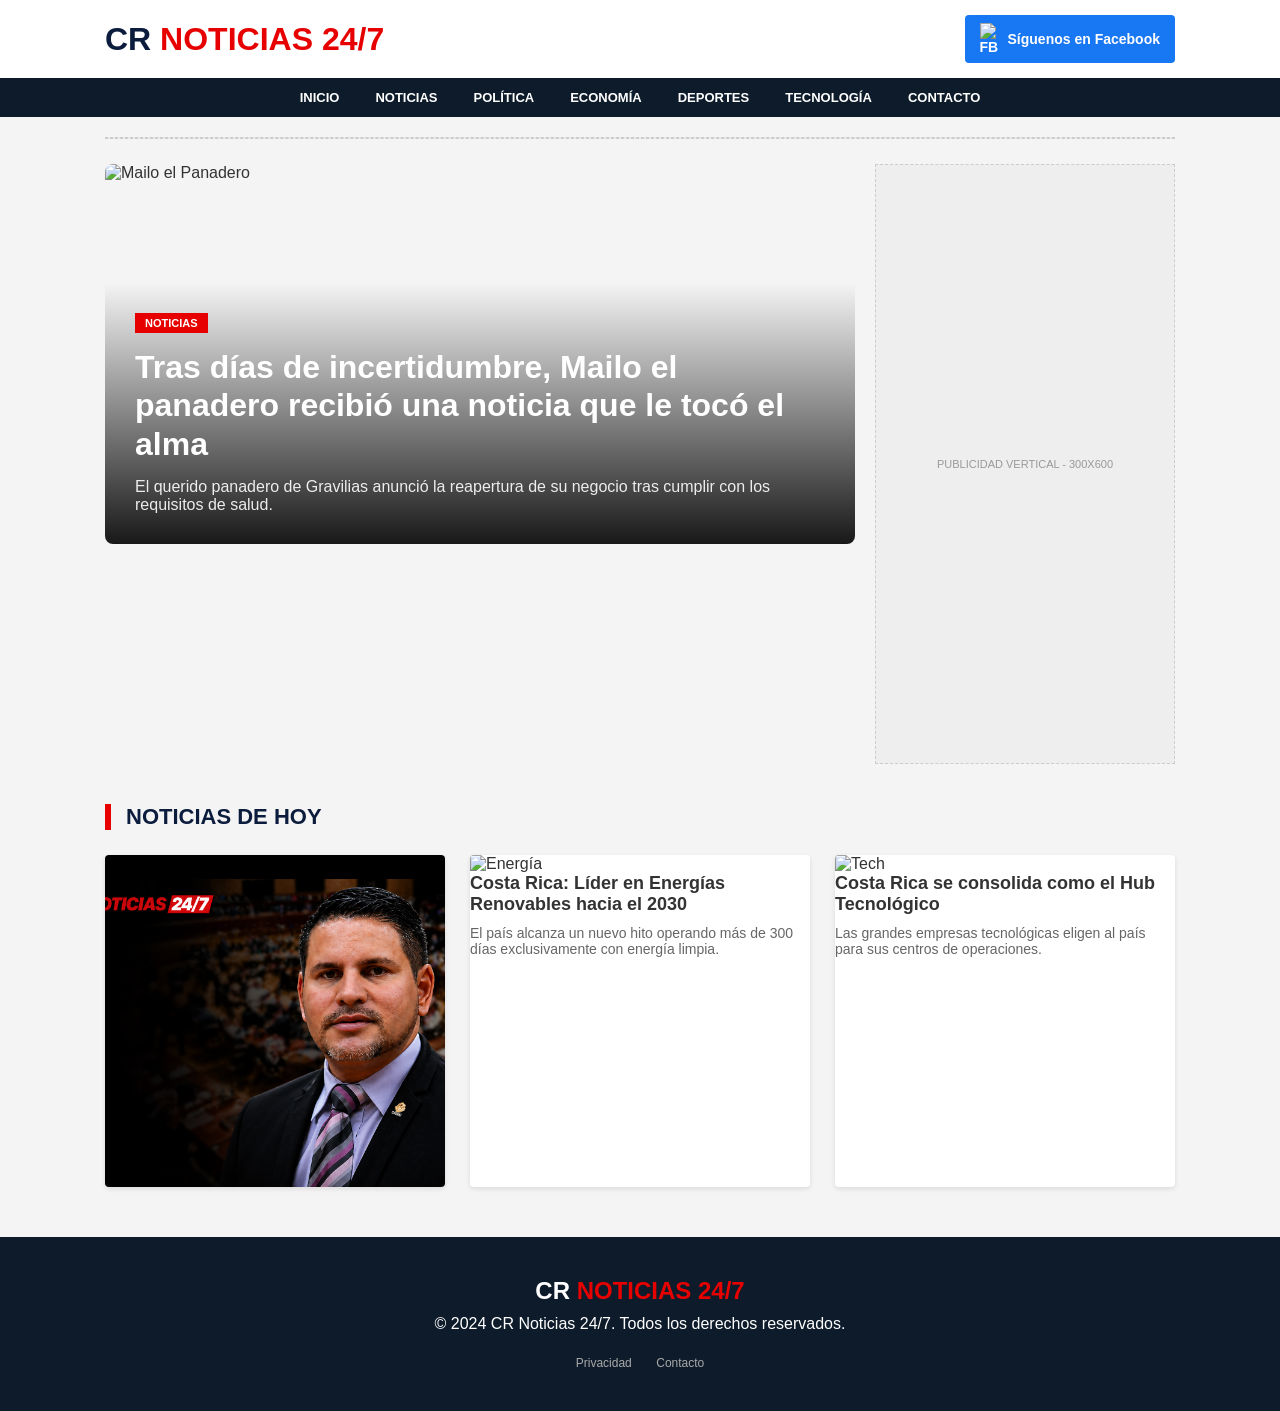
==== commit 7d1572aa: "Activate category pages and update navigation links across the site" ====
--- a/index.html
+++ b/index.html
@@ -4,7 +4,7 @@
     <meta charset="UTF-8">
     <meta name="viewport" content="width=device-width, initial-scale=1.0">
     <title>CR Noticias 24/7 | Información Veraz de Costa Rica</title>
-    <link rel="stylesheet" href="assets/css/style.css">
+    <link rel="stylesheet" href="assets/css/main.css">
     <script async src="https://pagead2.googlesyndication.com/pagead/js/adsbygoogle.js?client=ca-pub-3859560490589198" crossorigin="anonymous"></script>
 </head>
 <body>
@@ -20,11 +20,11 @@
         <nav class="nav-bar">
             <ul class="container">
                 <li><a href="index.html">INICIO</a></li>
-                <li><a href="#">NOTICIAS</a></li>
-                <li><a href="#">POLÍTICA</a></li>
-                <li><a href="#">ECONOMÍA</a></li>
-                <li><a href="#">DEPORTES</a></li>
-                <li><a href="#">TECNOLOGÍA</a></li>
+                <li><a href="noticias.html">NOTICIAS</a></li>
+                <li><a href="politica.html">POLÍTICA</a></li>
+                <li><a href="economia.html">ECONOMÍA</a></li>
+                <li><a href="deportes.html">DEPORTES</a></li>
+                <li><a href="tecnologia.html">TECNOLOGÍA</a></li>
                 <li><a href="contacto.html">CONTACTO</a></li>
             </ul>
         </nav>
@@ -40,7 +40,7 @@
             <a href="noticias/noticia-mailo.html" class="hero-main">
                 <img src="assets/img/mailo_real.png" alt="Mailo el Panadero">
                 <div class="hero-overlay">
-                    <span class="hero-tag">FARÁNDULA</span>
+                    <span class="hero-tag">NOTICIAS</span>
                     <h1 class="hero-title">Tras días de incertidumbre, Mailo el panadero recibió una noticia que le tocó el alma</h1>
                     <p class="hero-excerpt">El querido panadero de Gravilias anunció la reapertura de su negocio tras cumplir con los requisitos de salud.</p>
                 </div>
--- a/assets/css/main.css
+++ b/assets/css/main.css
@@ -0,0 +1,227 @@
+:root {
+    --primary-red: #e60000;
+    --dark-blue: #0b1c3d;
+    --fb-blue: #1877F2;
+    --bg-gray: #f4f4f4;
+    --white: #ffffff;
+}
+
+* { margin: 0; padding: 0; box-sizing: border-box; }
+
+body {
+    font-family: Arial, sans-serif;
+    background-color: var(--bg-gray);
+    color: #333;
+}
+
+a { text-decoration: none; color: inherit; }
+
+.container {
+    max-width: 1100px;
+    margin: 0 auto;
+    padding: 0 15px;
+}
+
+/* --- AD SPACES --- */
+.ad-placeholder {
+    background: #ebebeb;
+    border: 1px dashed #ccc;
+    display: flex;
+    align-items: center;
+    justify-content: center;
+    text-align: center;
+    color: #999;
+    font-size: 11px;
+    text-transform: uppercase;
+}
+
+/* --- HEADER --- */
+header {
+    background: var(--white);
+    padding-top: 15px;
+}
+
+.header-main {
+    display: flex;
+    justify-content: space-between;
+    align-items: center;
+    padding-bottom: 15px;
+}
+
+.logo {
+    font-size: 32px;
+    font-weight: 900;
+    color: var(--dark-blue);
+}
+
+.logo span { color: var(--primary-red); }
+
+.fb-button {
+    background: var(--fb-blue);
+    color: white;
+    padding: 8px 15px;
+    border-radius: 4px;
+    font-weight: bold;
+    font-size: 14px;
+    display: flex;
+    align-items: center;
+    gap: 8px;
+}
+
+.nav-bar {
+    background: #0d1b2a;
+    color: white;
+}
+
+.nav-bar ul {
+    display: flex;
+    justify-content: center;
+    list-style: none;
+}
+
+.nav-bar li a {
+    display: block;
+    padding: 12px 18px;
+    font-size: 13px;
+    font-weight: bold;
+    text-transform: uppercase;
+}
+
+.nav-bar li a:hover { background: rgba(255,255,255,0.1); }
+
+/* --- HERO SECTION --- */
+.hero-container {
+    display: grid;
+    grid-template-columns: 1fr 300px;
+    gap: 20px;
+    margin-top: 25px;
+}
+
+.hero-main {
+    position: relative;
+    height: 380px; /* Reducido de 450px para un mejor balance visual */
+    border-radius: 8px;
+    overflow: hidden;
+}
+
+.hero-main img {
+    width: 100%;
+    height: 100%;
+    object-fit: cover;
+    object-position: center 20%; /* Ajustado para que el rostro se vea mejor */
+}
+
+.hero-overlay {
+    position: absolute;
+    bottom: 0;
+    left: 0;
+    right: 0;
+    padding: 30px;
+    background: linear-gradient(transparent, rgba(0,0,0,0.9));
+    color: white;
+}
+
+.hero-tag {
+    background: var(--primary-red);
+    color: white;
+    padding: 4px 10px;
+    font-size: 11px;
+    font-weight: bold;
+    text-transform: uppercase;
+    display: inline-block;
+    margin-bottom: 15px;
+}
+
+.hero-title {
+    font-size: 32px;
+    font-weight: bold;
+    margin-bottom: 15px;
+    line-height: 1.2;
+}
+
+.hero-excerpt {
+    font-size: 16px;
+    opacity: 0.9;
+}
+
+/* --- AD VERTICAL --- */
+.ad-vertical {
+    width: 300px;
+    height: 600px;
+    background: #eee;
+    border: 1px dashed #ccc;
+}
+
+/* --- NOTICIAS DE HOY --- */
+.section-head {
+    margin: 40px 0 25px;
+    border-left: 6px solid var(--primary-red);
+    padding-left: 15px;
+}
+
+.section-head h2 {
+    font-size: 22px;
+    font-weight: 900;
+    color: var(--dark-blue);
+    text-transform: uppercase;
+}
+
+.news-grid {
+    display: grid;
+    grid-template-columns: repeat(auto-fill, minmax(320px, 1fr));
+    gap: 25px;
+    margin-bottom: 50px;
+}
+
+.news-card {
+    background: white;
+    border-radius: 4px;
+    overflow: hidden;
+    box-shadow: 0 2px 5px rgba(0,0,0,0.1);
+}
+
+.card-img { 
+    height: 200px; 
+    overflow: hidden; /* Asegura que la imagen no se salga al hacer zoom */
+}
+
+.card-img img { 
+    width: 100%; 
+    height: 100%; 
+    object-fit: cover; 
+    object-position: center top; /* Evita cortar cabezas en las fotos de políticos */
+    transition: transform 0.5s ease;
+}
+
+.news-card:hover .card-img img {
+    transform: scale(1.1); /* Efecto dinámico profesional */
+}
+.card-title { font-size: 18px; font-weight: bold; margin-bottom: 10px; }
+.card-text { font-size: 14px; color: #666; }
+
+/* --- FOOTER --- */
+footer {
+    background: #0d1b2a;
+    color: white;
+    padding: 40px 0;
+    text-align: center;
+}
+
+.footer-logo { font-size: 24px; font-weight: 900; margin-bottom: 10px; }
+.footer-logo span { color: var(--primary-red); }
+
+/* --- PAGE CONTENT --- */
+.page-content {
+    background: white;
+    padding: 40px;
+    border-radius: 8px;
+    margin: 30px 0;
+}
+
+@media (max-width: 900px) {
+    .hero-container { grid-template-columns: 1fr; }
+    .ad-vertical { width: 100%; height: 250px; }
+    .nav-bar ul { flex-wrap: wrap; }
+}
+/* Actualización Total: Thu Apr 30 20:18:05 CST 2026 */
+/* Update: Thu Apr 30 20:34:07 CST 2026 */
